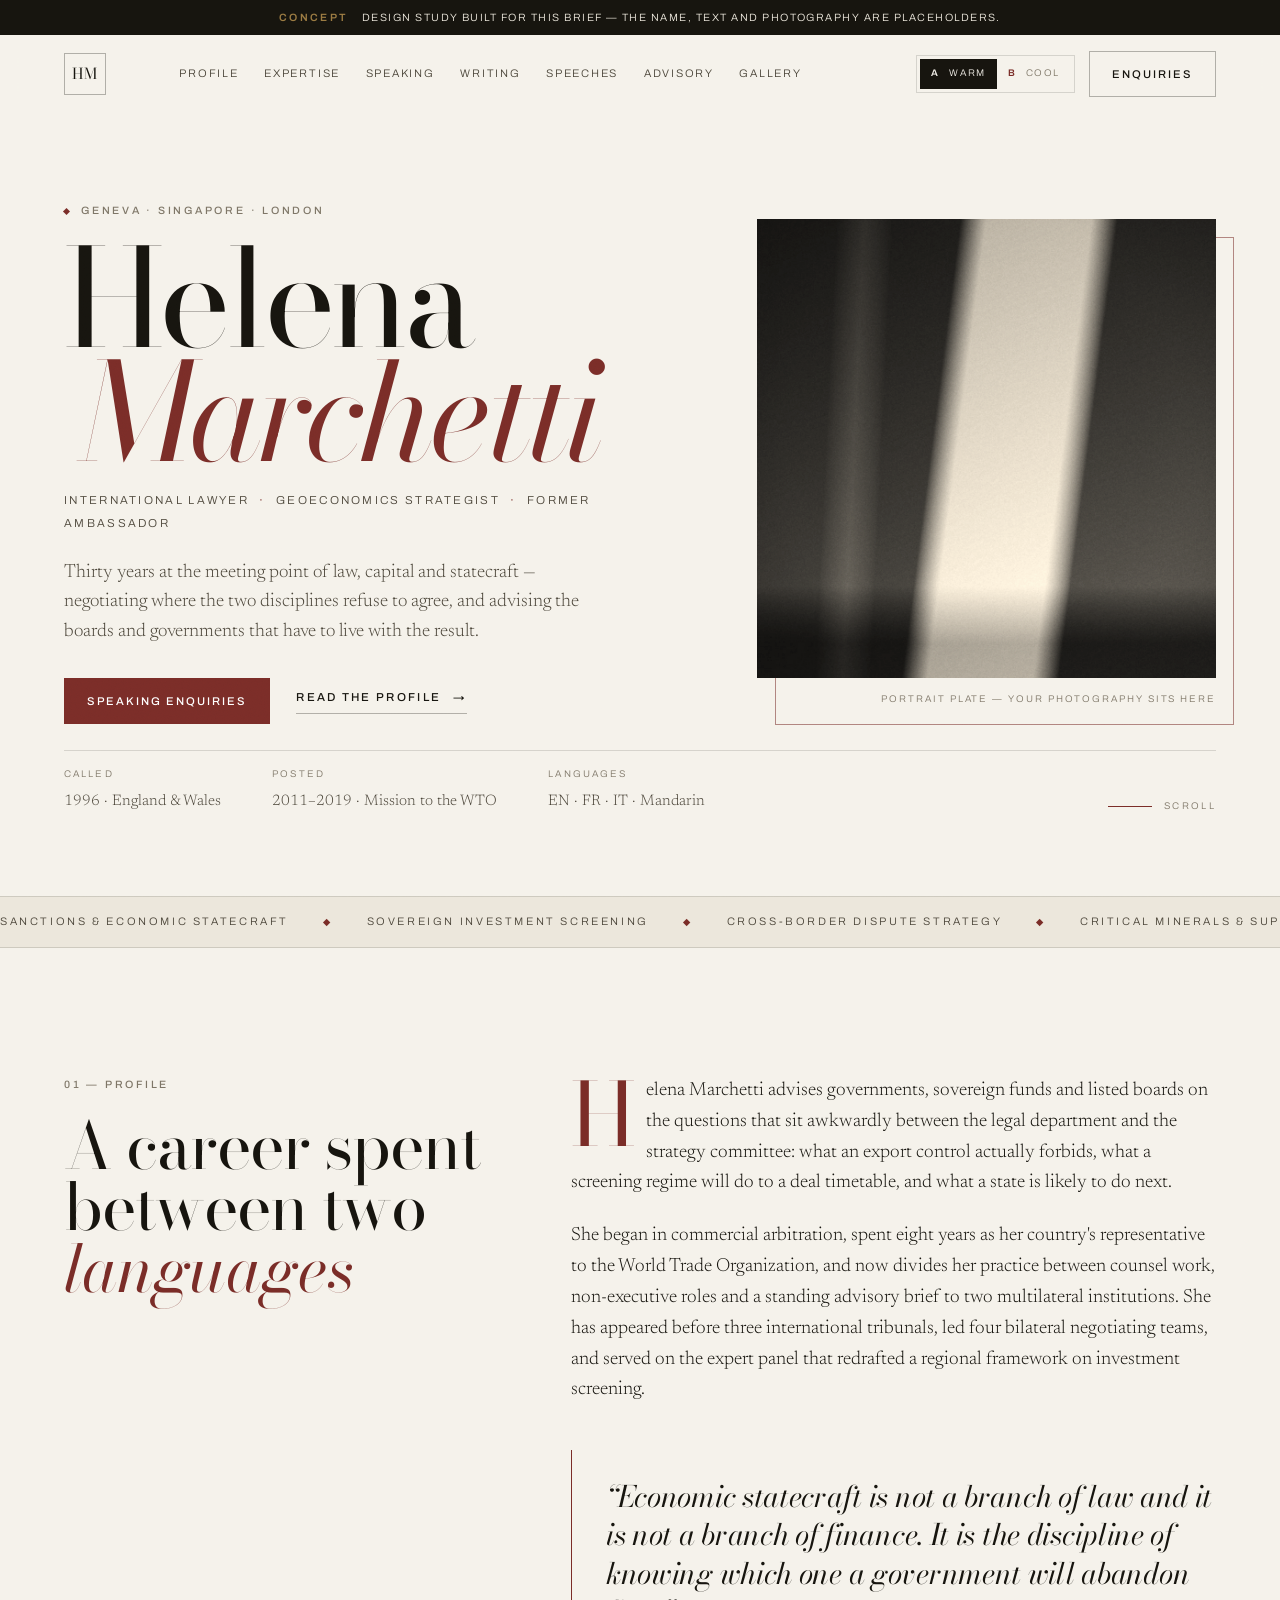
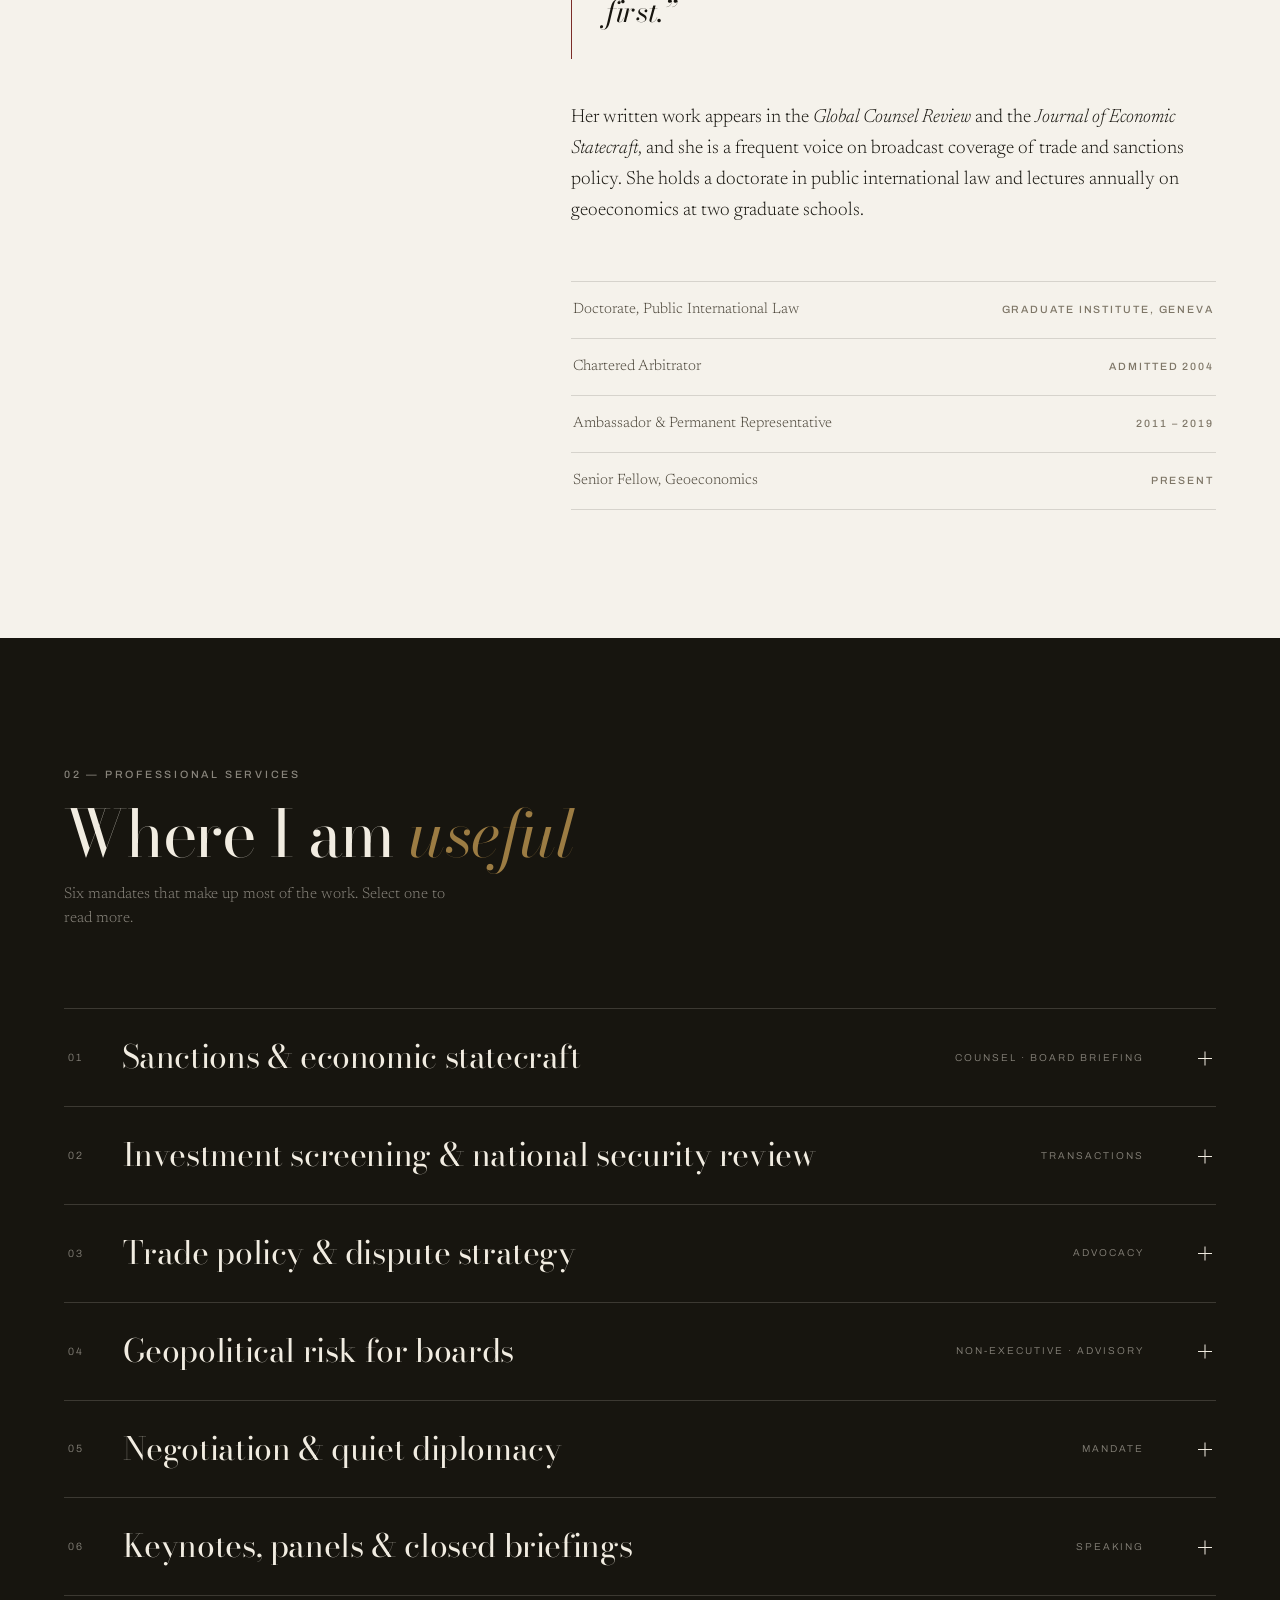
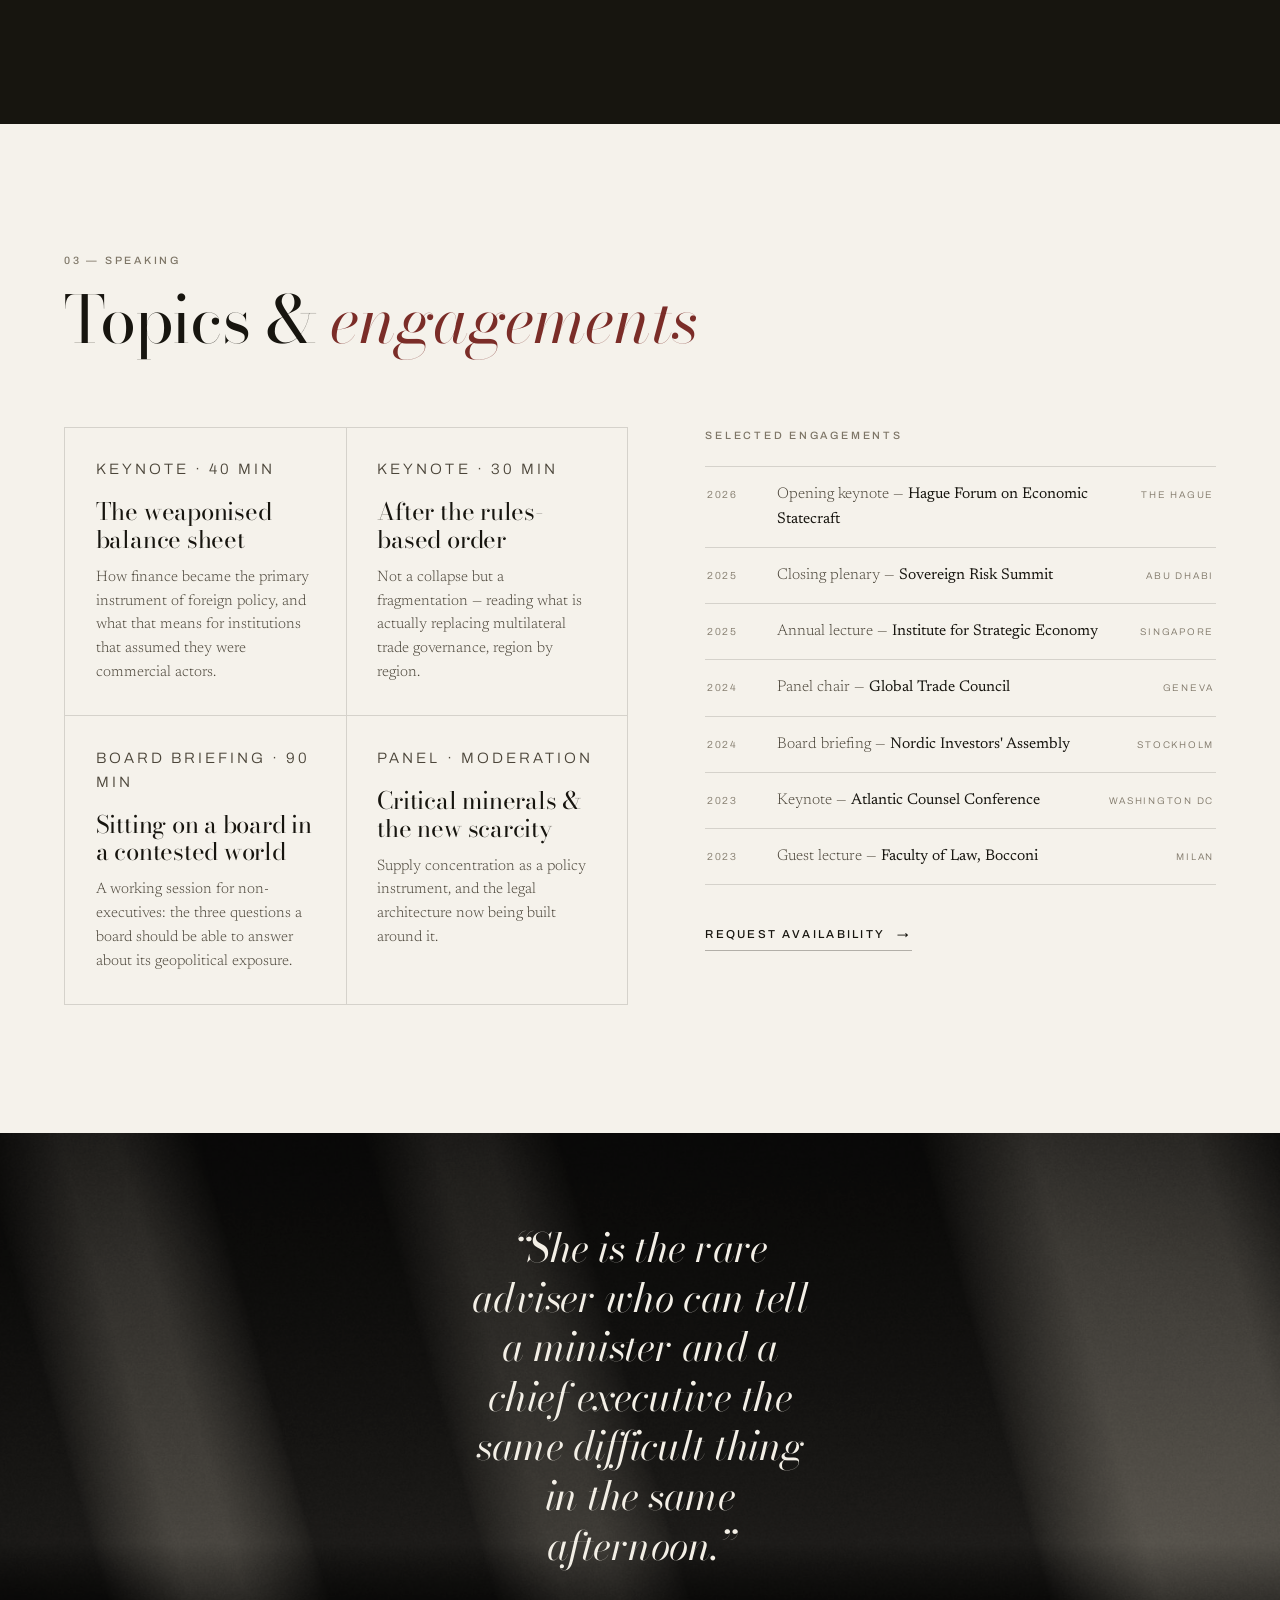
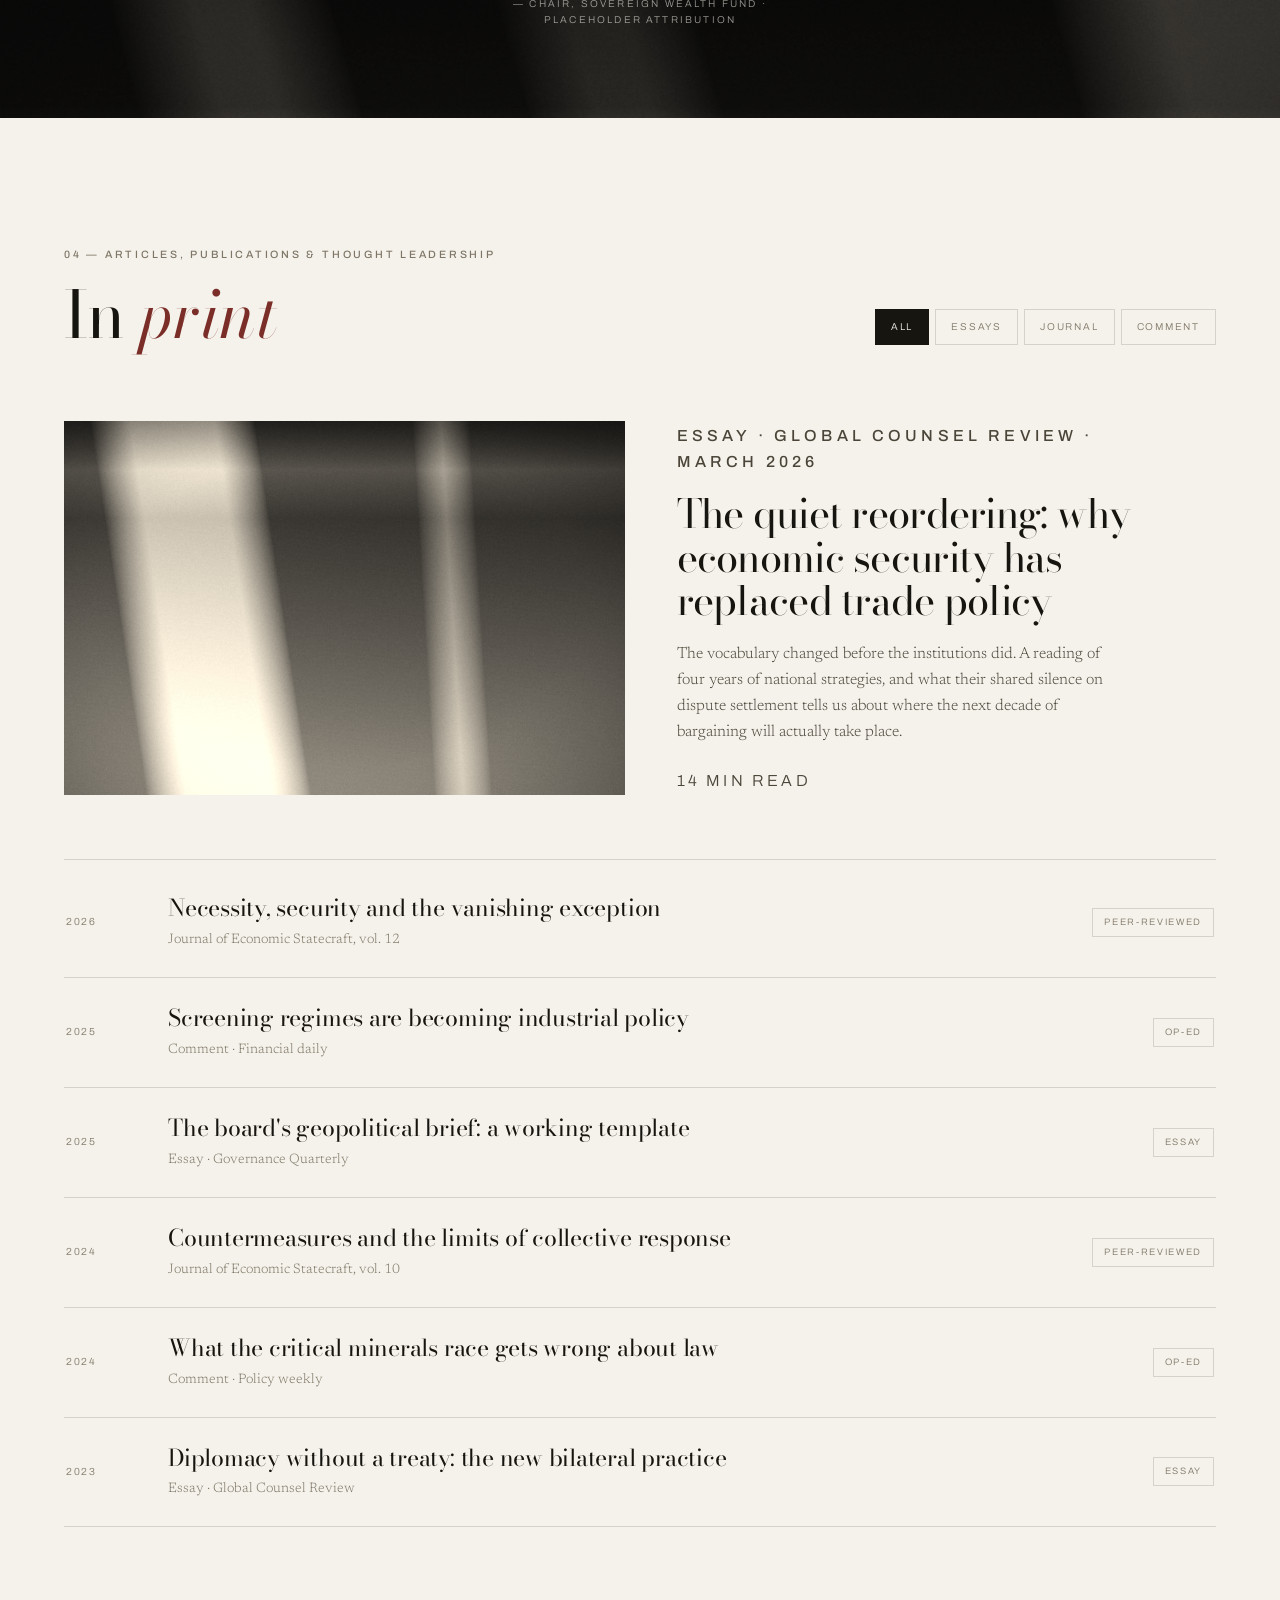
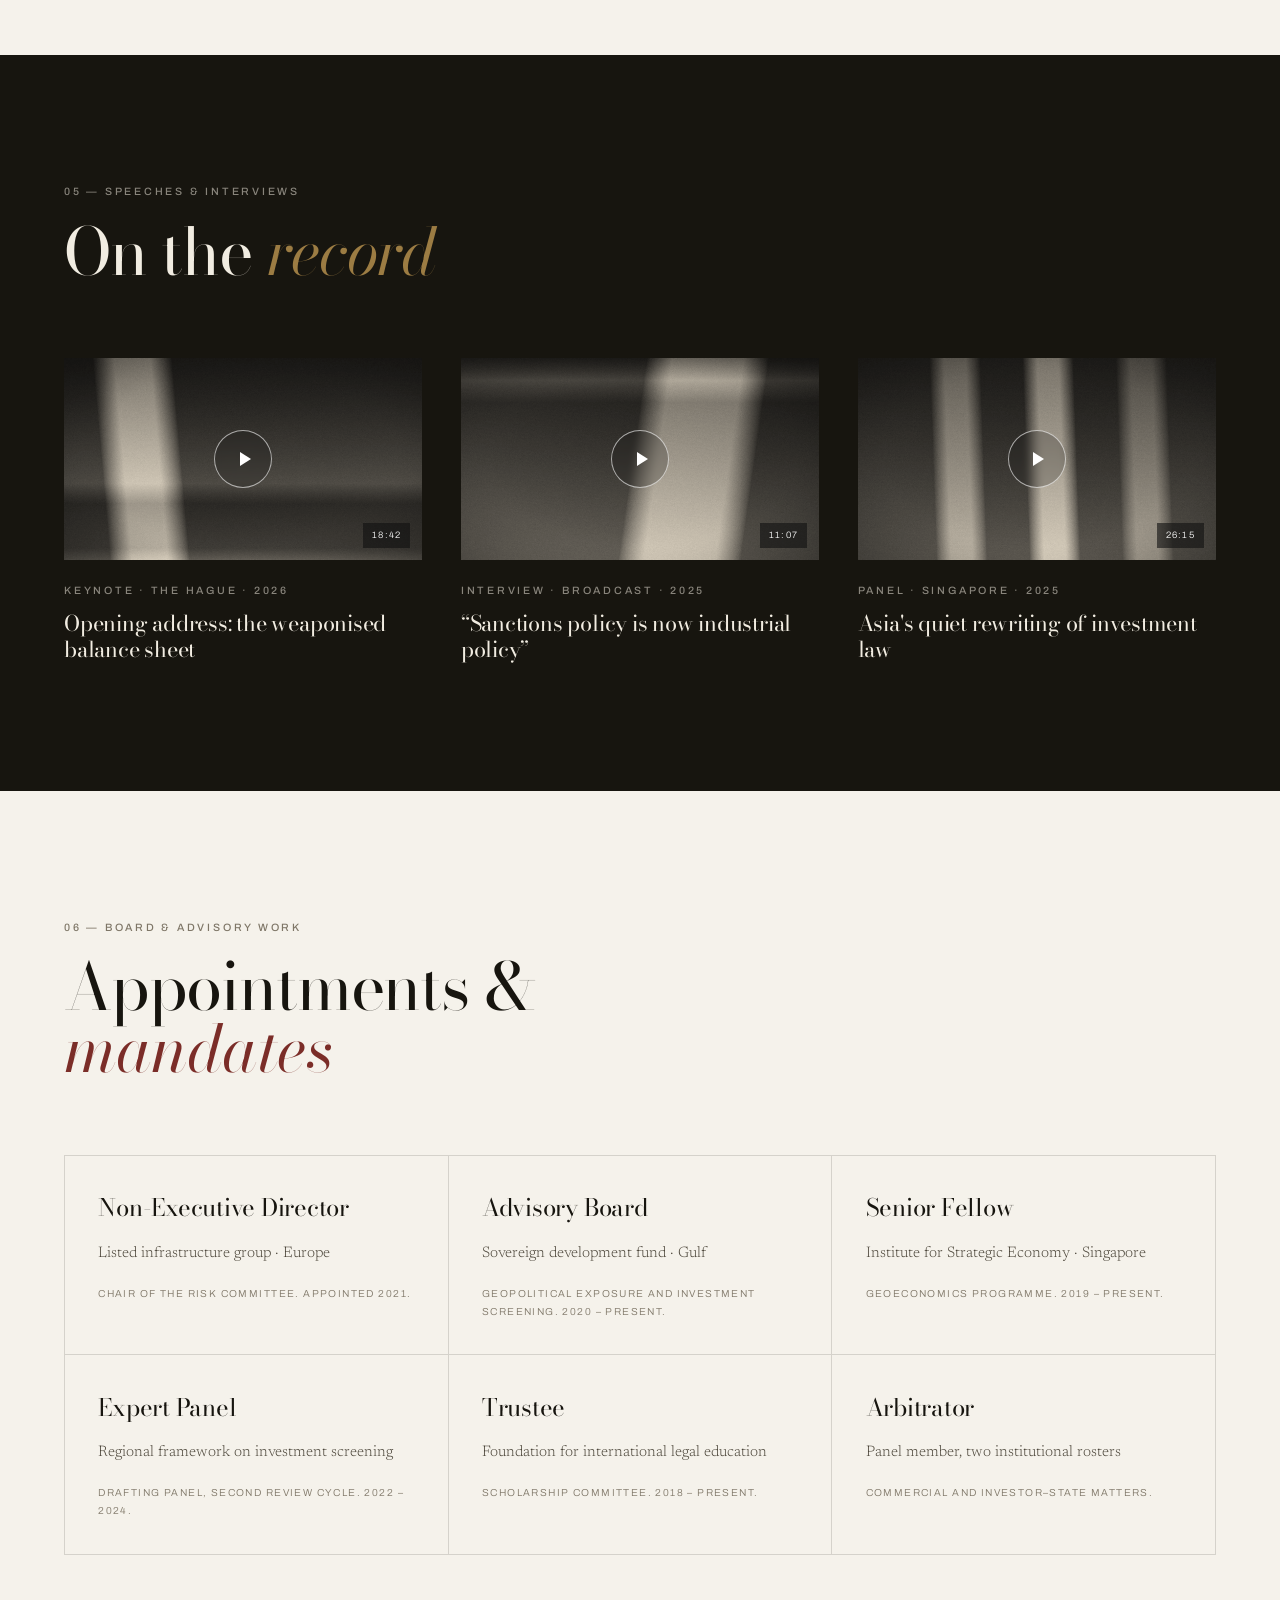
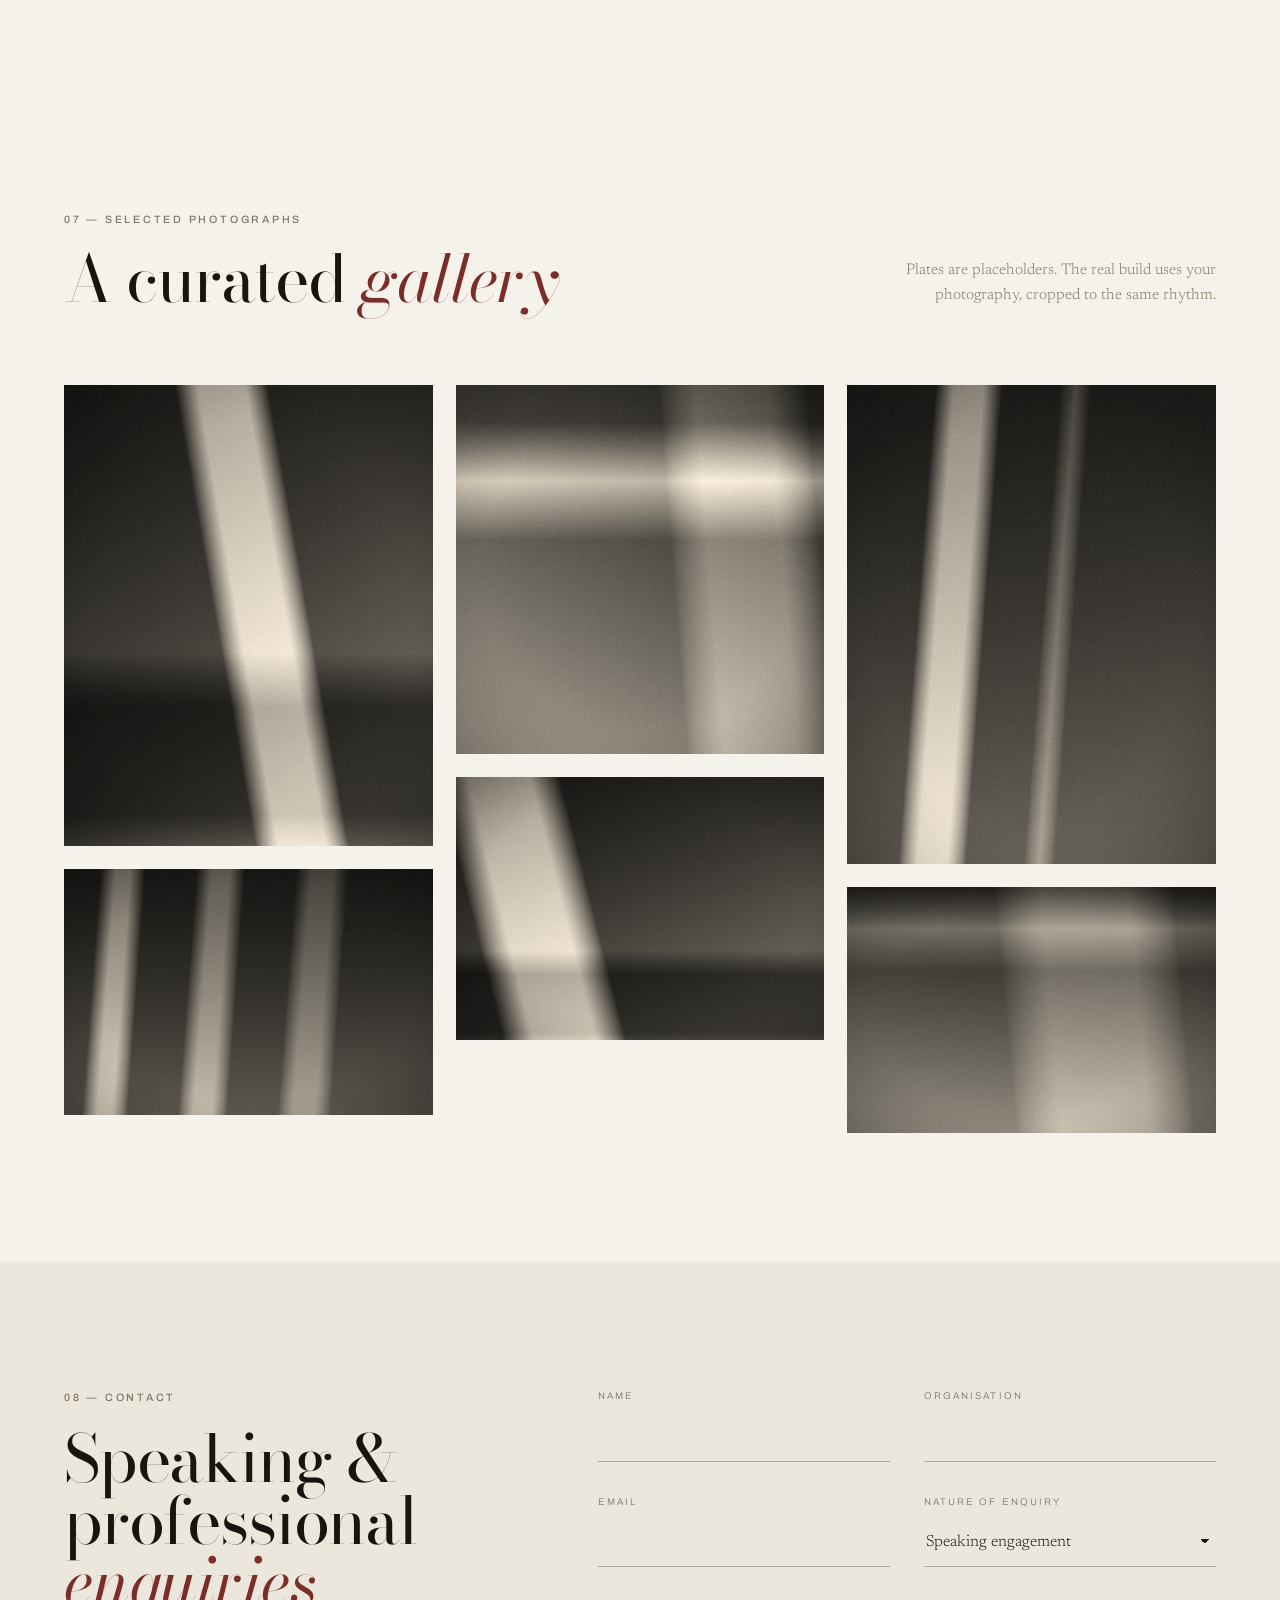
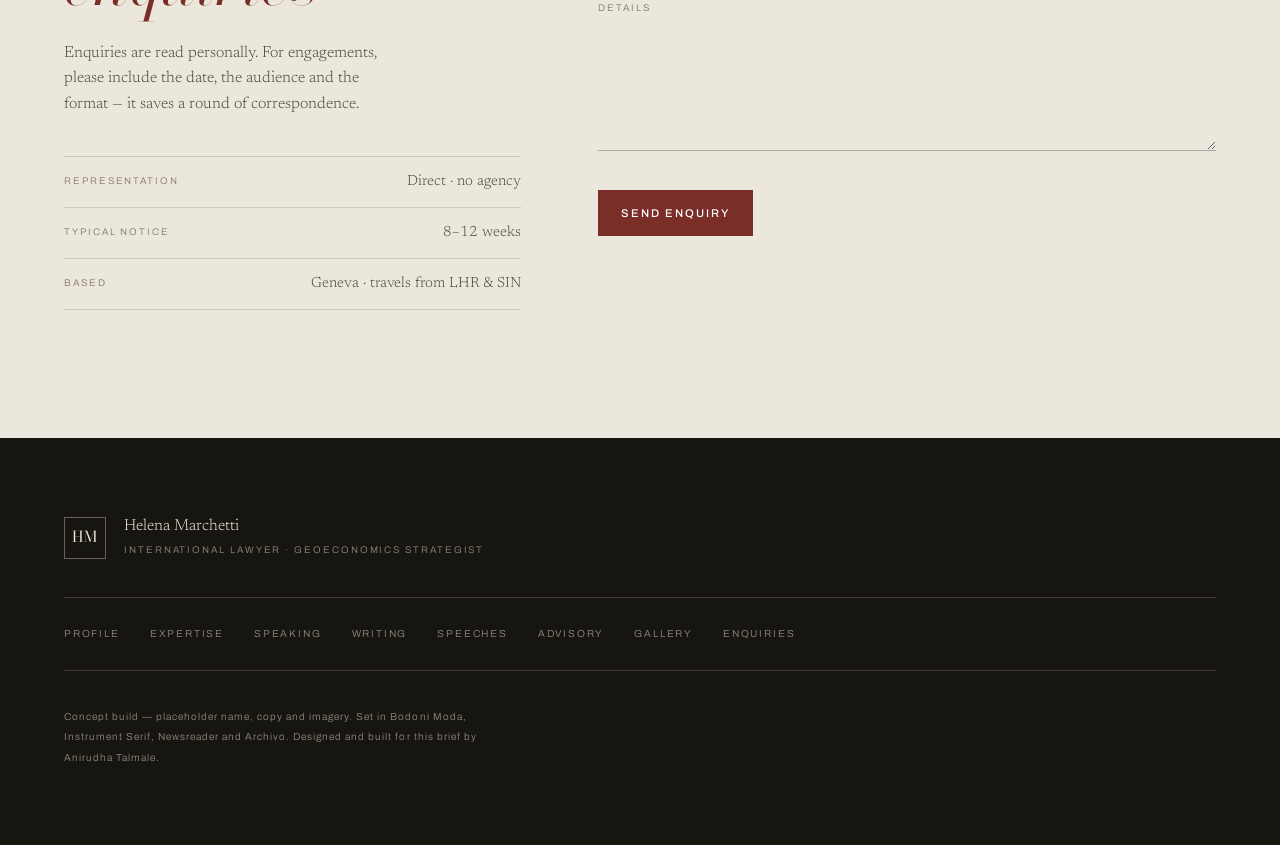
==== index.html @ 7440f7c7 "Concept build: personal site for a senior executive / international lawyer Two design directions (wa" ====
<!DOCTYPE html>
<html lang="en" data-direction="chancery">
<head>
<meta charset="utf-8">
<meta name="viewport" content="width=device-width, initial-scale=1">
<title>Helena Marchetti — Concept build for a senior executive & diplomat</title>
<meta name="description" content="Design concept for a personal website for a senior executive, international lawyer, geoeconomics strategist and former diplomat. Placeholder name, copy and imagery.">
<meta name="robots" content="noindex">
<link rel="preconnect" href="https://fonts.googleapis.com">
<link rel="preconnect" href="https://fonts.gstatic.com" crossorigin>
<link href="https://fonts.googleapis.com/css2?family=Archivo:wght@400;500;600&family=Bodoni+Moda:ital,opsz,wght@0,6..96,400;0,6..96,500;1,6..96,400&family=Instrument+Serif:ital@0;1&family=Newsreader:ital,opsz,wght@0,6..72,200;0,6..72,300;0,6..72,400;1,6..72,300&display=swap" rel="stylesheet">
<link rel="stylesheet" href="styles.css">
<link rel="icon" href="data:image/svg+xml,<svg xmlns='http://www.w3.org/2000/svg' viewBox='0 0 100 100'><rect width='100' height='100' fill='%2316140f'/><text x='50' y='69' font-family='Georgia,serif' font-size='56' fill='%23f4f1ea' text-anchor='middle'>M</text></svg>">
<script>document.documentElement.classList.add('js');
try{var d=localStorage.getItem('hm-direction');if(d){document.documentElement.setAttribute('data-direction',d);}}catch(e){}</script>
</head>
<body>

<p class="concept-ribbon">
  <span class="concept-ribbon__tag">Concept</span>
  Design study built for this brief — the name, text and photography are placeholders.
</p>

<a class="skip" href="#profile">Skip to content</a>

<header class="masthead" id="masthead">
  <a class="monogram" href="#top" aria-label="Home">
    <span>HM</span>
  </a>

  <nav class="masthead__nav" aria-label="Primary">
    <a href="#profile">Profile</a>
    <a href="#expertise">Expertise</a>
    <a href="#speaking">Speaking</a>
    <a href="#writing">Writing</a>
    <a href="#media">Speeches</a>
    <a href="#advisory">Advisory</a>
    <a href="#gallery">Gallery</a>
  </nav>

  <div class="masthead__actions">
    <div class="dirswitch" role="group" aria-label="Design direction">
      <button type="button" data-dir="chancery" aria-pressed="true"><span>A</span> Warm</button>
      <button type="button" data-dir="chancellery" aria-pressed="false"><span>B</span> Cool</button>
    </div>
    <a class="btn" href="#enquiries">Enquiries</a>
    <button class="burger" type="button" aria-expanded="false" aria-controls="drawer" aria-label="Menu">
      <span></span><span></span>
    </button>
  </div>
</header>

<div class="drawer" id="drawer" hidden>
  <nav aria-label="Mobile">
    <a href="#profile"><i>01</i> Profile</a>
    <a href="#expertise"><i>02</i> Expertise</a>
    <a href="#speaking"><i>03</i> Speaking</a>
    <a href="#writing"><i>04</i> Writing</a>
    <a href="#media"><i>05</i> Speeches &amp; interviews</a>
    <a href="#advisory"><i>06</i> Boards &amp; advisory</a>
    <a href="#gallery"><i>07</i> Gallery</a>
    <a href="#enquiries"><i>08</i> Enquiries</a>
  </nav>
</div>

<div class="railmark" aria-hidden="true"><span id="railmark-text">Profile</span></div>

<main id="top">

  <!-- ─────────────────────────────  HERO  ───────────────────────────── -->
  <section class="hero">
    <div class="hero__inner">
      <div class="hero__text reveal">
        <p class="eyebrow eyebrow--dot">Geneva · Singapore · London</p>
        <h1 class="hero__name">
          <span class="ln">Helena</span>
          <span class="ln"><em>Marchetti</em></span>
        </h1>
        <p class="hero__roles">
          International lawyer <b>·</b> Geoeconomics strategist <b>·</b> Former Ambassador
        </p>
        <p class="hero__lede">
          Thirty years at the meeting point of law, capital and statecraft — negotiating
          where the two disciplines refuse to agree, and advising the boards and
          governments that have to live with the result.
        </p>
        <div class="hero__cta">
          <a class="btn btn--solid" href="#enquiries">Speaking enquiries</a>
          <a class="link-arrow" href="#profile">Read the profile</a>
        </div>
      </div>

      <figure class="hero__plate reveal reveal--slow">
        <img src="img/portrait.jpg" alt="" width="1000" height="1250" fetchpriority="high">
        <figcaption>Portrait plate — your photography sits here</figcaption>
      </figure>
    </div>

    <div class="hero__foot">
      <dl class="hero__facts">
        <div><dt>Called</dt><dd>1996 · England &amp; Wales</dd></div>
        <div><dt>Posted</dt><dd>2011–2019 · Mission to the WTO</dd></div>
        <div><dt>Languages</dt><dd>EN · FR · IT · Mandarin</dd></div>
      </dl>
      <span class="scrollcue"><i></i>Scroll</span>
    </div>
  </section>

  <!-- ─────────────────────────────  TICKER  ───────────────────────────── -->
  <div class="ticker" aria-hidden="true">
    <div class="ticker__track">
      <span>Sanctions &amp; economic statecraft</span><b>◆</b>
      <span>Sovereign investment screening</span><b>◆</b>
      <span>Cross-border dispute strategy</span><b>◆</b>
      <span>Critical minerals &amp; supply chains</span><b>◆</b>
      <span>Board counsel on geopolitical risk</span><b>◆</b>
      <span>Trade policy &amp; WTO practice</span><b>◆</b>
      <span>Sanctions &amp; economic statecraft</span><b>◆</b>
      <span>Sovereign investment screening</span><b>◆</b>
      <span>Cross-border dispute strategy</span><b>◆</b>
      <span>Critical minerals &amp; supply chains</span><b>◆</b>
      <span>Board counsel on geopolitical risk</span><b>◆</b>
      <span>Trade policy &amp; WTO practice</span><b>◆</b>
    </div>
  </div>

  <!-- ─────────────────────────────  PROFILE  ───────────────────────────── -->
  <section class="section section--profile" id="profile" data-rail="Profile">
    <div class="wrap">
      <div class="colset">
        <div class="colset__label">
          <p class="eyebrow">01 — Profile</p>
          <h2 class="section__title">A career spent<br>between two<br><em>languages</em></h2>
        </div>

        <div class="colset__body">
          <div class="prose reveal">
            <p class="dropcap">Helena Marchetti advises governments, sovereign funds and listed boards
            on the questions that sit awkwardly between the legal department and the strategy
            committee: what an export control actually forbids, what a screening regime will do to a
            deal timetable, and what a state is likely to do next.</p>

            <p>She began in commercial arbitration, spent eight years as her country's representative
            to the World Trade Organization, and now divides her practice between counsel work,
            non-executive roles and a standing advisory brief to two multilateral institutions. She has
            appeared before three international tribunals, led four bilateral negotiating teams, and
            served on the expert panel that redrafted a regional framework on investment screening.</p>

            <blockquote class="pullquote">
              <p>“Economic statecraft is not a branch of law and it is not a branch of finance.
              It is the discipline of knowing which one a government will abandon first.”</p>
            </blockquote>

            <p>Her written work appears in the <i>Global Counsel Review</i> and the
            <i>Journal of Economic Statecraft</i>, and she is a frequent voice on broadcast
            coverage of trade and sanctions policy. She holds a doctorate in public international
            law and lectures annually on geoeconomics at two graduate schools.</p>
          </div>

          <ul class="ledger reveal">
            <li><span>Doctorate, Public International Law</span><b>Graduate Institute, Geneva</b></li>
            <li><span>Chartered Arbitrator</span><b>Admitted 2004</b></li>
            <li><span>Ambassador &amp; Permanent Representative</span><b>2011 – 2019</b></li>
            <li><span>Senior Fellow, Geoeconomics</span><b>Present</b></li>
          </ul>
        </div>
      </div>
    </div>
  </section>

  <!-- ─────────────────────────────  EXPERTISE  ───────────────────────────── -->
  <section class="section section--dark" id="expertise" data-rail="Expertise">
    <div class="wrap">
      <header class="section__head">
        <p class="eyebrow">02 — Professional services</p>
        <h2 class="section__title section__title--wide">Where I am <em>useful</em></h2>
        <p class="section__note">Six mandates that make up most of the work. Select one to read more.</p>
      </header>

      <ol class="index">
        <li class="index__row">
          <button type="button" class="index__head" aria-expanded="false">
            <i class="index__num">01</i>
            <h3>Sanctions &amp; economic statecraft</h3>
            <span class="index__meta">Counsel · Board briefing</span>
            <span class="index__plus" aria-hidden="true"></span>
          </button>
          <div class="index__body"><p>Interpretation and contingency planning around unilateral and
          multilateral measures: licensing strategy, counterparty exposure, divestment sequencing, and
          the board paper that explains the decision to people who will read it two years later.</p></div>
        </li>
        <li class="index__row">
          <button type="button" class="index__head" aria-expanded="false">
            <i class="index__num">02</i>
            <h3>Investment screening &amp; national security review</h3>
            <span class="index__meta">Transactions</span>
            <span class="index__plus" aria-hidden="true"></span>
          </button>
          <div class="index__body"><p>Pre-signing assessment across screening regimes, mitigation
          undertakings, and direct engagement with reviewing authorities. Most of the value is created
          before the term sheet, not after the filing.</p></div>
        </li>
        <li class="index__row">
          <button type="button" class="index__head" aria-expanded="false">
            <i class="index__num">03</i>
            <h3>Trade policy &amp; dispute strategy</h3>
            <span class="index__meta">Advocacy</span>
            <span class="index__plus" aria-hidden="true"></span>
          </button>
          <div class="index__body"><p>Tariff and subsidy exposure, safeguard proceedings, and the
          strategic question of whether a dispute is worth winning. Includes advocacy before
          international tribunals and appearances as an expert on public international law.</p></div>
        </li>
        <li class="index__row">
          <button type="button" class="index__head" aria-expanded="false">
            <i class="index__num">04</i>
            <h3>Geopolitical risk for boards</h3>
            <span class="index__meta">Non-executive · Advisory</span>
            <span class="index__plus" aria-hidden="true"></span>
          </button>
          <div class="index__body"><p>Standing counsel to boards and investment committees:
          scenario work, country entry and exit, and the discipline of separating a headline from a
          change in policy. Delivered as a retained brief rather than a report.</p></div>
        </li>
        <li class="index__row">
          <button type="button" class="index__head" aria-expanded="false">
            <i class="index__num">05</i>
            <h3>Negotiation &amp; quiet diplomacy</h3>
            <span class="index__meta">Mandate</span>
            <span class="index__plus" aria-hidden="true"></span>
          </button>
          <div class="index__body"><p>Confidential mandates where an institution needs a channel it
          does not formally own — bilateral talks, consortium formation, and the resolution of matters
          that would be damaged by becoming public.</p></div>
        </li>
        <li class="index__row">
          <button type="button" class="index__head" aria-expanded="false">
            <i class="index__num">06</i>
            <h3>Keynotes, panels &amp; closed briefings</h3>
            <span class="index__meta">Speaking</span>
            <span class="index__plus" aria-hidden="true"></span>
          </button>
          <div class="index__body"><p>Conference keynotes, moderated panels, and off-the-record
          briefings for boards, investor groups and public officials. Topics and past engagements are
          listed below.</p></div>
        </li>
      </ol>
    </div>
  </section>

  <!-- ─────────────────────────────  SPEAKING  ───────────────────────────── -->
  <section class="section" id="speaking" data-rail="Speaking">
    <div class="wrap">
      <header class="section__head">
        <p class="eyebrow">03 — Speaking</p>
        <h2 class="section__title section__title--wide">Topics &amp; <em>engagements</em></h2>
      </header>

      <div class="speak">
        <div class="speak__topics">
          <article class="topic reveal">
            <p class="topic__kicker">Keynote · 40 min</p>
            <h3>The weaponised balance sheet</h3>
            <p>How finance became the primary instrument of foreign policy, and what that means
            for institutions that assumed they were commercial actors.</p>
          </article>
          <article class="topic reveal">
            <p class="topic__kicker">Keynote · 30 min</p>
            <h3>After the rules-based order</h3>
            <p>Not a collapse but a fragmentation — reading what is actually replacing multilateral
            trade governance, region by region.</p>
          </article>
          <article class="topic reveal">
            <p class="topic__kicker">Board briefing · 90 min</p>
            <h3>Sitting on a board in a contested world</h3>
            <p>A working session for non-executives: the three questions a board should be able to
            answer about its geopolitical exposure.</p>
          </article>
          <article class="topic reveal">
            <p class="topic__kicker">Panel · Moderation</p>
            <h3>Critical minerals &amp; the new scarcity</h3>
            <p>Supply concentration as a policy instrument, and the legal architecture now being
            built around it.</p>
          </article>
        </div>

        <div class="speak__log">
          <p class="eyebrow">Selected engagements</p>
          <ul class="engagements">
            <li><i>2026</i><span>Opening keynote — <b>Hague Forum on Economic Statecraft</b></span><em>The Hague</em></li>
            <li><i>2025</i><span>Closing plenary — <b>Sovereign Risk Summit</b></span><em>Abu Dhabi</em></li>
            <li><i>2025</i><span>Annual lecture — <b>Institute for Strategic Economy</b></span><em>Singapore</em></li>
            <li><i>2024</i><span>Panel chair — <b>Global Trade Council</b></span><em>Geneva</em></li>
            <li><i>2024</i><span>Board briefing — <b>Nordic Investors' Assembly</b></span><em>Stockholm</em></li>
            <li><i>2023</i><span>Keynote — <b>Atlantic Counsel Conference</b></span><em>Washington DC</em></li>
            <li><i>2023</i><span>Guest lecture — <b>Faculty of Law, Bocconi</b></span><em>Milan</em></li>
          </ul>
          <a class="link-arrow" href="#enquiries">Request availability</a>
        </div>
      </div>
    </div>
  </section>

  <!-- ─────────────────────────────  INTERLUDE  ───────────────────────────── -->
  <section class="interlude" aria-label="Quotation">
    <img src="img/interlude.jpg" alt="" width="1800" height="760" loading="lazy">
    <blockquote>
      <p>“She is the rare adviser who can tell a minister and a chief executive
      the same difficult thing in the same afternoon.”</p>
      <cite>— Chair, sovereign wealth fund · placeholder attribution</cite>
    </blockquote>
  </section>

  <!-- ─────────────────────────────  WRITING  ───────────────────────────── -->
  <section class="section" id="writing" data-rail="Writing">
    <div class="wrap">
      <header class="section__head section__head--split">
        <div>
          <p class="eyebrow">04 — Articles, publications &amp; thought leadership</p>
          <h2 class="section__title section__title--wide">In <em>print</em></h2>
        </div>
        <div class="filters" role="group" aria-label="Filter writing">
          <button type="button" class="is-on" data-filter="all">All</button>
          <button type="button" data-filter="essay">Essays</button>
          <button type="button" data-filter="journal">Journal</button>
          <button type="button" data-filter="comment">Comment</button>
        </div>
      </header>

      <article class="feature reveal" data-cat="essay">
        <a class="feature__img" href="#writing" aria-hidden="true" tabindex="-1">
          <img src="img/feature.jpg" alt="" width="1600" height="1060" loading="lazy">
        </a>
        <div class="feature__text">
          <p class="eyebrow">Essay · Global Counsel Review · March 2026</p>
          <h3><a href="#writing">The quiet reordering: why economic security has replaced trade policy</a></h3>
          <p>The vocabulary changed before the institutions did. A reading of four years of
          national strategies, and what their shared silence on dispute settlement tells us
          about where the next decade of bargaining will actually take place.</p>
          <p class="feature__meta">14 min read</p>
        </div>
      </article>

      <ul class="writing-list">
        <li data-cat="journal">
          <i>2026</i>
          <div><h4><a href="#writing">Necessity, security and the vanishing exception</a></h4>
          <p>Journal of Economic Statecraft, vol. 12</p></div>
          <span>Peer-reviewed</span>
        </li>
        <li data-cat="comment">
          <i>2025</i>
          <div><h4><a href="#writing">Screening regimes are becoming industrial policy</a></h4>
          <p>Comment · Financial daily</p></div>
          <span>Op-ed</span>
        </li>
        <li data-cat="essay">
          <i>2025</i>
          <div><h4><a href="#writing">The board's geopolitical brief: a working template</a></h4>
          <p>Essay · Governance Quarterly</p></div>
          <span>Essay</span>
        </li>
        <li data-cat="journal">
          <i>2024</i>
          <div><h4><a href="#writing">Countermeasures and the limits of collective response</a></h4>
          <p>Journal of Economic Statecraft, vol. 10</p></div>
          <span>Peer-reviewed</span>
        </li>
        <li data-cat="comment">
          <i>2024</i>
          <div><h4><a href="#writing">What the critical minerals race gets wrong about law</a></h4>
          <p>Comment · Policy weekly</p></div>
          <span>Op-ed</span>
        </li>
        <li data-cat="essay">
          <i>2023</i>
          <div><h4><a href="#writing">Diplomacy without a treaty: the new bilateral practice</a></h4>
          <p>Essay · Global Counsel Review</p></div>
          <span>Essay</span>
        </li>
      </ul>
    </div>
  </section>

  <!-- ─────────────────────────────  MEDIA  ───────────────────────────── -->
  <section class="section section--dark" id="media" data-rail="Speeches">
    <div class="wrap">
      <header class="section__head">
        <p class="eyebrow">05 — Speeches &amp; interviews</p>
        <h2 class="section__title section__title--wide">On the <em>record</em></h2>
      </header>

      <div class="media-grid">
        <article class="mcard reveal">
          <a href="#media" class="mcard__img">
            <img src="img/media-01.jpg" alt="" width="1400" height="790" loading="lazy">
            <span class="mcard__play" aria-hidden="true"></span>
            <span class="mcard__dur">18:42</span>
          </a>
          <p class="eyebrow">Keynote · The Hague · 2026</p>
          <h3><a href="#media">Opening address: the weaponised balance sheet</a></h3>
        </article>
        <article class="mcard reveal">
          <a href="#media" class="mcard__img">
            <img src="img/media-02.jpg" alt="" width="1400" height="790" loading="lazy">
            <span class="mcard__play" aria-hidden="true"></span>
            <span class="mcard__dur">11:07</span>
          </a>
          <p class="eyebrow">Interview · Broadcast · 2025</p>
          <h3><a href="#media">“Sanctions policy is now industrial policy”</a></h3>
        </article>
        <article class="mcard reveal">
          <a href="#media" class="mcard__img">
            <img src="img/media-03.jpg" alt="" width="1400" height="790" loading="lazy">
            <span class="mcard__play" aria-hidden="true"></span>
            <span class="mcard__dur">26:15</span>
          </a>
          <p class="eyebrow">Panel · Singapore · 2025</p>
          <h3><a href="#media">Asia's quiet rewriting of investment law</a></h3>
        </article>
      </div>
    </div>
  </section>

  <!-- ─────────────────────────────  ADVISORY  ───────────────────────────── -->
  <section class="section" id="advisory" data-rail="Advisory">
    <div class="wrap">
      <header class="section__head">
        <p class="eyebrow">06 — Board &amp; advisory work</p>
        <h2 class="section__title section__title--wide">Appointments &amp; <em>mandates</em></h2>
      </header>

      <div class="boards">
        <article class="board reveal">
          <h3>Non-Executive Director</h3>
          <p class="board__org">Listed infrastructure group · Europe</p>
          <p class="board__note">Chair of the risk committee. Appointed 2021.</p>
        </article>
        <article class="board reveal">
          <h3>Advisory Board</h3>
          <p class="board__org">Sovereign development fund · Gulf</p>
          <p class="board__note">Geopolitical exposure and investment screening. 2020 – present.</p>
        </article>
        <article class="board reveal">
          <h3>Senior Fellow</h3>
          <p class="board__org">Institute for Strategic Economy · Singapore</p>
          <p class="board__note">Geoeconomics programme. 2019 – present.</p>
        </article>
        <article class="board reveal">
          <h3>Expert Panel</h3>
          <p class="board__org">Regional framework on investment screening</p>
          <p class="board__note">Drafting panel, second review cycle. 2022 – 2024.</p>
        </article>
        <article class="board reveal">
          <h3>Trustee</h3>
          <p class="board__org">Foundation for international legal education</p>
          <p class="board__note">Scholarship committee. 2018 – present.</p>
        </article>
        <article class="board reveal">
          <h3>Arbitrator</h3>
          <p class="board__org">Panel member, two institutional rosters</p>
          <p class="board__note">Commercial and investor–state matters.</p>
        </article>
      </div>
    </div>
  </section>

  <!-- ─────────────────────────────  GALLERY  ───────────────────────────── -->
  <section class="section section--gallery" id="gallery" data-rail="Gallery">
    <div class="wrap">
      <header class="section__head section__head--split">
        <div>
          <p class="eyebrow">07 — Selected photographs</p>
          <h2 class="section__title section__title--wide">A curated <em>gallery</em></h2>
        </div>
        <p class="section__note section__note--right">Plates are placeholders. The real build uses
        your photography, cropped to the same rhythm.</p>
      </header>

      <div class="mosaic">
        <figure class="mosaic__item mosaic__item--tall reveal">
          <img src="img/gallery-01.jpg" alt="Placeholder plate 1" width="1200" height="1500" loading="lazy">
          <figcaption><span>Delegation room, Geneva</span><i>2024</i></figcaption>
        </figure>
        <figure class="mosaic__item reveal">
          <img src="img/gallery-02.jpg" alt="Placeholder plate 2" width="1500" height="1000" loading="lazy">
          <figcaption><span>Plenary floor</span><i>2025</i></figcaption>
        </figure>
        <figure class="mosaic__item reveal">
          <img src="img/gallery-03.jpg" alt="Placeholder plate 3" width="1200" height="1200" loading="lazy">
          <figcaption><span>Portrait sitting</span><i>2023</i></figcaption>
        </figure>
        <figure class="mosaic__item mosaic__item--wide reveal">
          <img src="img/gallery-04.jpg" alt="Placeholder plate 4" width="1400" height="1000" loading="lazy">
          <figcaption><span>Bilateral talks</span><i>2022</i></figcaption>
        </figure>
        <figure class="mosaic__item mosaic__item--tall reveal">
          <img src="img/gallery-05.jpg" alt="Placeholder plate 5" width="1000" height="1300" loading="lazy">
          <figcaption><span>Keynote, Abu Dhabi</span><i>2025</i></figcaption>
        </figure>
        <figure class="mosaic__item reveal">
          <img src="img/gallery-06.jpg" alt="Placeholder plate 6" width="1500" height="1000" loading="lazy">
          <figcaption><span>Chamber, The Hague</span><i>2026</i></figcaption>
        </figure>
      </div>
    </div>
  </section>

  <!-- ─────────────────────────────  ENQUIRIES  ───────────────────────────── -->
  <section class="section section--enquiries" id="enquiries" data-rail="Enquiries">
    <div class="wrap">
      <div class="enq">
        <div class="enq__aside">
          <p class="eyebrow">08 — Contact</p>
          <h2 class="section__title">Speaking &amp;<br>professional<br><em>enquiries</em></h2>
          <p class="enq__note">Enquiries are read personally. For engagements, please include the
          date, the audience and the format — it saves a round of correspondence.</p>
          <dl class="enq__meta">
            <div><dt>Representation</dt><dd>Direct · no agency</dd></div>
            <div><dt>Typical notice</dt><dd>8–12 weeks</dd></div>
            <div><dt>Based</dt><dd>Geneva · travels from LHR &amp; SIN</dd></div>
          </dl>
        </div>

        <form class="enq__form" novalidate>
          <div class="field">
            <label for="f-name">Name</label>
            <input id="f-name" name="name" type="text" autocomplete="name" required>
          </div>
          <div class="field">
            <label for="f-org">Organisation</label>
            <input id="f-org" name="org" type="text" autocomplete="organization">
          </div>
          <div class="field">
            <label for="f-email">Email</label>
            <input id="f-email" name="email" type="email" autocomplete="email" required>
          </div>
          <div class="field">
            <label for="f-type">Nature of enquiry</label>
            <select id="f-type" name="type">
              <option>Speaking engagement</option>
              <option>Board or advisory</option>
              <option>Media &amp; interviews</option>
              <option>Professional instruction</option>
              <option>Other</option>
            </select>
          </div>
          <div class="field field--full">
            <label for="f-msg">Details</label>
            <textarea id="f-msg" name="message" rows="4" required></textarea>
          </div>
          <div class="field field--full enq__submit">
            <button class="btn btn--solid" type="submit">Send enquiry</button>
            <p class="enq__status" role="status"></p>
          </div>
        </form>
      </div>
    </div>
  </section>
</main>

<footer class="footer">
  <div class="wrap footer__inner">
    <div class="footer__brand">
      <span class="monogram monogram--static"><span>HM</span></span>
      <p>Helena Marchetti<br><i>International lawyer · Geoeconomics strategist</i></p>
    </div>
    <nav class="footer__nav" aria-label="Footer">
      <a href="#profile">Profile</a><a href="#expertise">Expertise</a><a href="#speaking">Speaking</a>
      <a href="#writing">Writing</a><a href="#media">Speeches</a><a href="#advisory">Advisory</a>
      <a href="#gallery">Gallery</a><a href="#enquiries">Enquiries</a>
    </nav>
    <p class="footer__colophon">
      Concept build — placeholder name, copy and imagery. Set in Bodoni Moda,
      Instrument Serif, Newsreader and Archivo. Designed and built for this brief by Anirudha Talmale.
    </p>
  </div>
</footer>

<div class="lightbox" id="lightbox" hidden>
  <button class="lightbox__close" type="button" aria-label="Close">&times;</button>
  <button class="lightbox__nav lightbox__nav--prev" type="button" aria-label="Previous">&#8249;</button>
  <button class="lightbox__nav lightbox__nav--next" type="button" aria-label="Next">&#8250;</button>
  <figure><img src="" alt=""><figcaption></figcaption></figure>
</div>

<script src="main.js"></script>
</body>
</html>
---- styles.css ----
/* ============================================================================
   Concept build — personal site for a senior executive / international lawyer
   Two design directions share one stylesheet and swap via [data-direction].
   ========================================================================== */

/* ---------- reset ---------- */
*,*::before,*::after{box-sizing:border-box}
html{-webkit-text-size-adjust:100%}
body,h1,h2,h3,h4,p,figure,blockquote,dl,dd,ol,ul{margin:0;padding:0}
ol,ul{list-style:none}
img{display:block;max-width:100%;height:auto}
button,input,select,textarea{font:inherit;color:inherit}
button{background:none;border:0;cursor:pointer}
a{color:inherit;text-decoration:none}
[hidden]{display:none!important}   /* must beat the display rules set on .lightbox / .drawer */

/* ---------- tokens ---------- */
:root{
  --ff-display:'Bodoni Moda',Georgia,serif;
  --ff-body:'Newsreader',Georgia,serif;
  --ff-ui:'Archivo','Helvetica Neue',sans-serif;
  --maxw:1340px;
  --gutter:clamp(20px,5vw,76px);
  --sp:clamp(68px,10vw,150px);
  --ease:cubic-bezier(.22,.61,.36,1);
}

/* Direction A — warm editorial */
[data-direction="chancery"]{
  --bg:#F5F2EB; --bg-2:#ECE7DC;
  --panel:#17150F; --panel-ink:#F1ECE1;
  --ink:#17150F; --ink-2:#4B4539; --muted:#7E7667;
  --rule:rgba(23,21,15,.14); --rule-strong:rgba(23,21,15,.30);
  --accent:#7B2D28; --accent-2:#9C7C43;
  --plate:sepia(.42) contrast(1.02) brightness(1.14) saturate(.8);
  --grain:.045;
}

/* Direction B — cool architectural */
[data-direction="chancellery"]{
  --ff-display:'Instrument Serif',Georgia,serif;
  --bg:#0E1012; --bg-2:#15181B;
  --panel:#F1F0EC; --panel-ink:#13161A;
  --ink:#E9E8E3; --ink-2:#B2B5B4; --muted:#7D8285;
  --rule:rgba(233,232,227,.15); --rule-strong:rgba(233,232,227,.34);
  --accent:#9FB6BF; --accent-2:#C2A97A;
  --plate:grayscale(1) contrast(1.14) brightness(.92);
  --grain:.06;
}
[data-direction="chancellery"] .hero__name{letter-spacing:-.005em;font-weight:400}
[data-direction="chancellery"] .section__title{letter-spacing:-.005em}

html{scroll-behavior:smooth;scroll-padding-top:96px}
body{
  background:var(--bg);color:var(--ink);
  font-family:var(--ff-body);font-weight:300;
  font-size:clamp(1.02rem,.36vw + .96rem,1.19rem);line-height:1.62;
  -webkit-font-smoothing:antialiased;
  transition:background-color .7s var(--ease),color .7s var(--ease);
  overflow-x:hidden;
}
/* paper grain */
body::after{
  content:"";position:fixed;inset:0;z-index:9;pointer-events:none;opacity:var(--grain);
  background-image:url("data:image/svg+xml,%3Csvg xmlns='http://www.w3.org/2000/svg' width='160' height='160'%3E%3Cfilter id='n'%3E%3CfeTurbulence type='fractalNoise' baseFrequency='.85' numOctaves='3'/%3E%3C/filter%3E%3Crect width='160' height='160' filter='url(%23n)'/%3E%3C/svg%3E");
  mix-blend-mode:overlay;
}
::selection{background:var(--accent);color:var(--bg)}

.wrap{max-width:var(--maxw);margin-inline:auto;padding-inline:var(--gutter)}
.skip{position:absolute;left:-9999px}
.skip:focus{left:12px;top:12px;z-index:60;background:var(--ink);color:var(--bg);padding:10px 16px}
:focus-visible{outline:2px solid var(--accent);outline-offset:3px}

/* ---------- shared type ---------- */
.eyebrow{
  font-family:var(--ff-ui);font-weight:500;font-size:.665rem;letter-spacing:.26em;
  text-transform:uppercase;color:var(--muted);
}
.eyebrow--dot::before{content:"";display:inline-block;width:5px;height:5px;margin-right:12px;
  background:var(--accent);vertical-align:middle;transform:rotate(45deg)}
.section__title{
  font-family:var(--ff-display);font-weight:400;line-height:.94;
  font-size:clamp(2.35rem,5.1vw,4.5rem);letter-spacing:-.018em;
}
.section__title em{font-style:italic;color:var(--accent)}
.section__title--wide{max-width:16ch}
.section__note{color:var(--muted);max-width:44ch;font-size:.96rem;margin-top:18px}
.section__note--right{margin-top:0;text-align:right;align-self:end}

.link-arrow{
  font-family:var(--ff-ui);font-size:.72rem;letter-spacing:.2em;text-transform:uppercase;
  font-weight:500;border-bottom:1px solid var(--rule-strong);padding-bottom:6px;
  display:inline-block;transition:border-color .35s,color .35s;
}
.link-arrow::after{content:"→";margin-left:12px;display:inline-block;transition:transform .35s var(--ease)}
.link-arrow:hover{color:var(--accent);border-color:var(--accent)}
.link-arrow:hover::after{transform:translateX(6px)}

.btn{
  font-family:var(--ff-ui);font-size:.7rem;letter-spacing:.18em;text-transform:uppercase;font-weight:500;
  border:1px solid var(--rule-strong);padding:13px 22px;display:inline-block;
  transition:background-color .4s var(--ease),color .4s var(--ease),border-color .4s;
}
.btn:hover{background:var(--ink);color:var(--bg);border-color:var(--ink)}
.btn--solid{background:var(--accent);border-color:var(--accent);color:#fff}
[data-direction="chancellery"] .btn--solid{color:#12151a}
.btn--solid:hover{background:var(--ink);color:var(--bg);border-color:var(--ink)}

/* ---------- concept ribbon ---------- */
.concept-ribbon{
  font-family:var(--ff-ui);font-size:.66rem;letter-spacing:.14em;text-transform:uppercase;
  text-align:center;padding:9px 16px;background:var(--panel);color:var(--panel-ink);
  position:relative;z-index:40;
}
.concept-ribbon__tag{color:var(--accent-2);margin-right:10px;font-weight:600;letter-spacing:.22em}

/* ---------- masthead ---------- */
.masthead{
  position:sticky;top:0;z-index:30;
  display:flex;align-items:center;gap:32px;
  padding:16px var(--gutter);
  background:color-mix(in srgb,var(--bg) 84%,transparent);
  backdrop-filter:blur(14px);-webkit-backdrop-filter:blur(14px);
  border-bottom:1px solid transparent;
  transition:border-color .4s,padding .4s var(--ease),background-color .7s;
}
.masthead.is-stuck{border-bottom-color:var(--rule);padding-block:10px}
.monogram{
  display:grid;place-items:center;width:42px;height:42px;flex:0 0 auto;
  border:1px solid var(--rule-strong);font-family:var(--ff-display);font-size:.95rem;
  letter-spacing:.06em;transition:background-color .4s,color .4s;
}
.monogram:hover{background:var(--ink);color:var(--bg)}
.masthead__nav{display:flex;gap:clamp(14px,2vw,30px);margin-inline:auto}
.masthead__nav a{
  font-family:var(--ff-ui);font-size:.685rem;letter-spacing:.16em;text-transform:uppercase;
  color:var(--ink-2);position:relative;padding-block:4px;transition:color .35s;
}
.masthead__nav a::after{
  content:"";position:absolute;left:0;bottom:0;width:0;height:1px;background:var(--accent);
  transition:width .4s var(--ease);
}
.masthead__nav a:hover,.masthead__nav a.is-current{color:var(--ink)}
.masthead__nav a:hover::after,.masthead__nav a.is-current::after{width:100%}
.masthead__actions{display:flex;align-items:center;gap:14px;margin-left:auto}

.dirswitch{display:flex;border:1px solid var(--rule);padding:3px}
.dirswitch button{
  font-family:var(--ff-ui);font-size:.6rem;letter-spacing:.16em;text-transform:uppercase;
  padding:7px 11px;color:var(--muted);transition:background-color .4s,color .4s;
}
.dirswitch button span{font-weight:600;margin-right:6px;color:var(--accent)}
.dirswitch button[aria-pressed="true"]{background:var(--ink);color:var(--bg)}
.dirswitch button[aria-pressed="true"] span{color:var(--bg)}

.burger{display:none;width:38px;height:38px;border:1px solid var(--rule-strong);padding:0}
.burger span{display:block;width:16px;height:1px;background:var(--ink);margin:4px auto;transition:transform .35s var(--ease),opacity .3s}
.burger[aria-expanded="true"] span:first-child{transform:translateY(2.5px) rotate(45deg)}
.burger[aria-expanded="true"] span:last-child{transform:translateY(-2.5px) rotate(-45deg)}

.drawer{
  position:fixed;inset:0;z-index:35;background:var(--bg);
  padding:120px var(--gutter) 40px;overflow-y:auto;
}
.drawer nav{display:flex;flex-direction:column}
.drawer a{
  font-family:var(--ff-display);font-size:clamp(1.9rem,8vw,2.6rem);line-height:1.5;
  border-bottom:1px solid var(--rule);display:flex;align-items:baseline;gap:18px;
}
.drawer a i{font-family:var(--ff-ui);font-style:normal;font-size:.6rem;letter-spacing:.2em;color:var(--accent)}

/* ---------- rail mark ---------- */
.railmark{
  position:fixed;left:26px;top:50%;z-index:20;transform:translateY(-50%) rotate(180deg);
  writing-mode:vertical-rl;font-family:var(--ff-ui);font-size:.6rem;letter-spacing:.3em;
  text-transform:uppercase;color:var(--muted);pointer-events:none;
  display:flex;align-items:center;gap:16px;
}
.railmark::after{content:"";width:1px;height:70px;background:var(--rule-strong)}
@media (max-width:1400px){.railmark{display:none}}

/* ---------- hero ---------- */
.hero{padding:clamp(28px,4.5vh,72px) var(--gutter) clamp(22px,3vh,48px);
  max-width:var(--maxw);margin-inline:auto;min-height:calc(100svh - 118px);
  display:flex;flex-direction:column;justify-content:center}
.hero__inner{display:grid;grid-template-columns:1.12fr .88fr;gap:clamp(24px,4vw,60px);align-items:center}
.hero__text{position:relative;z-index:2}
.hero__name{
  font-family:var(--ff-display);font-weight:400;
  font-size:clamp(3.5rem,min(12.4vw,19vh),11.5rem);line-height:.84;letter-spacing:-.035em;
  margin:clamp(14px,2.4vh,26px) 0 clamp(14px,2.2vh,22px);
}
.hero__name .ln{display:block;overflow:hidden}
.hero__name em{font-style:italic;padding-left:.12em;color:var(--accent)}
.hero__roles{
  font-family:var(--ff-ui);font-size:clamp(.66rem,.9vw,.76rem);letter-spacing:.2em;
  text-transform:uppercase;color:var(--ink-2);line-height:2;
}
.hero__roles b{color:var(--accent);font-weight:400;margin-inline:6px}
.hero__lede{max-width:46ch;margin-top:clamp(16px,2.6vh,26px);color:var(--ink-2);
  font-size:1.03em;line-height:1.62}
.hero__cta{display:flex;flex-wrap:wrap;align-items:center;gap:26px;margin-top:clamp(20px,3.6vh,38px)}

.hero__plate{position:relative;margin-left:clamp(0px,2vw,26px)}
.hero__plate::before{
  content:"";position:absolute;inset:18px -18px -18px 18px;border:1px solid var(--accent);
  opacity:.55;pointer-events:none;
}
.hero__plate img{width:100%;aspect-ratio:4/5;object-fit:cover;filter:var(--plate);
  position:relative;z-index:1}
.hero__plate figcaption{
  font-family:var(--ff-ui);font-size:.6rem;letter-spacing:.2em;text-transform:uppercase;
  color:var(--muted);margin-top:22px;text-align:right;
}
.hero__foot{
  display:flex;justify-content:space-between;align-items:flex-end;gap:30px;
  margin-top:clamp(34px,5vw,64px);padding-top:22px;border-top:1px solid var(--rule);
}
.hero__facts{display:flex;flex-wrap:wrap;gap:clamp(22px,4vw,60px)}
.hero__facts dt{font-family:var(--ff-ui);font-size:.6rem;letter-spacing:.22em;text-transform:uppercase;color:var(--muted)}
.hero__facts dd{font-size:.95rem;margin-top:7px;color:var(--ink-2)}
.scrollcue{font-family:var(--ff-ui);font-size:.6rem;letter-spacing:.24em;text-transform:uppercase;
  color:var(--muted);display:flex;align-items:center;gap:12px;white-space:nowrap}
.scrollcue i{display:block;width:44px;height:1px;background:var(--rule-strong);position:relative;overflow:hidden}
.scrollcue i::after{content:"";position:absolute;inset:0;background:var(--accent);
  animation:sweep 2.6s var(--ease) infinite}
@keyframes sweep{0%{transform:translateX(-100%)}60%,100%{transform:translateX(100%)}}

/* ---------- ticker ---------- */
.ticker{overflow:hidden;border-block:1px solid var(--rule);padding:16px 0;
  background:var(--bg-2);transition:background-color .7s}
.ticker__track{display:flex;gap:34px;width:max-content;align-items:center;
  animation:slide 46s linear infinite;font-family:var(--ff-ui);font-size:.68rem;
  letter-spacing:.24em;text-transform:uppercase;color:var(--ink-2)}
.ticker__track b{color:var(--accent);font-size:.55rem}
.ticker:hover .ticker__track{animation-play-state:paused}
@keyframes slide{to{transform:translateX(-50%)}}

/* ---------- sections ---------- */
.section{padding-block:var(--sp);position:relative}
.section--dark{
  background:var(--panel);color:var(--panel-ink);
  --ink:var(--panel-ink);
  --ink-2:color-mix(in srgb,var(--panel-ink) 74%,transparent);
  --muted:color-mix(in srgb,var(--panel-ink) 52%,transparent);
  --rule:color-mix(in srgb,var(--panel-ink) 17%,transparent);
  --rule-strong:color-mix(in srgb,var(--panel-ink) 36%,transparent);
  --accent:var(--accent-2);
  --bg:var(--panel);
  transition:background-color .7s var(--ease),color .7s var(--ease);
}
.section__head{margin-bottom:clamp(40px,6vw,76px)}
.section__head .eyebrow{margin-bottom:20px}
.section__head--split{display:flex;justify-content:space-between;align-items:flex-end;
  gap:30px;flex-wrap:wrap}

/* ---------- profile ---------- */
.colset{display:grid;grid-template-columns:.8fr 1.2fr;gap:clamp(30px,6vw,90px)}
.colset__label{position:sticky;top:120px;align-self:start}
.colset__label .eyebrow{margin-bottom:22px}
.prose p + p{margin-top:1.15em}
.prose i{font-style:italic}
.dropcap::first-letter{
  font-family:var(--ff-display);float:left;font-size:4.6em;line-height:.76;
  padding:.06em .12em 0 0;color:var(--accent);font-weight:400;
}
.pullquote{margin:44px 0;padding:28px 0 28px 34px;border-left:1px solid var(--accent)}
.pullquote p{font-family:var(--ff-display);font-size:clamp(1.3rem,2.3vw,1.85rem);
  line-height:1.3;font-style:italic;letter-spacing:-.01em}
.ledger{margin-top:54px;border-top:1px solid var(--rule)}
.ledger li{display:flex;justify-content:space-between;gap:24px;padding:16px 2px;
  border-bottom:1px solid var(--rule);font-size:.93rem}
.ledger span{color:var(--ink-2)}
.ledger b{font-family:var(--ff-ui);font-size:.66rem;letter-spacing:.18em;text-transform:uppercase;
  font-weight:500;color:var(--muted);white-space:nowrap;align-self:center}

/* ---------- expertise index ---------- */
.index{border-top:1px solid var(--rule)}
.index__row{border-bottom:1px solid var(--rule)}
.index__head{
  width:100%;display:grid;grid-template-columns:auto 1fr auto 30px;align-items:center;
  gap:clamp(16px,3vw,40px);padding:clamp(20px,2.4vw,30px) 4px;text-align:left;
  transition:padding-inline .4s var(--ease),color .35s;
}
.index__head:hover{padding-inline:14px 4px}
.index__num{font-family:var(--ff-ui);font-style:normal;font-size:.66rem;letter-spacing:.2em;
  color:var(--muted);transition:color .35s}
.index__head:hover .index__num{color:var(--accent)}
.index__head h3{font-family:var(--ff-display);font-weight:400;letter-spacing:-.012em;
  font-size:clamp(1.25rem,2.5vw,2.05rem);line-height:1.15}
.index__meta{font-family:var(--ff-ui);font-size:.62rem;letter-spacing:.2em;text-transform:uppercase;
  color:var(--muted)}
.index__plus{position:relative;width:14px;height:14px;justify-self:end}
.index__plus::before,.index__plus::after{content:"";position:absolute;inset:50% 0 auto 0;height:1px;
  background:currentColor;transition:transform .45s var(--ease)}
.index__plus::after{transform:rotate(90deg)}
.index__head[aria-expanded="true"] .index__plus::after{transform:rotate(0)}
.index__head[aria-expanded="true"] h3{color:var(--accent)}
.index__body{display:grid;grid-template-rows:0fr;transition:grid-template-rows .5s var(--ease)}
.index__body > p{overflow:hidden;max-width:62ch;color:var(--ink-2);
  margin-left:clamp(0px,7vw,92px);font-size:1rem}
.index__row.is-open .index__body{grid-template-rows:1fr}
.index__row.is-open .index__body > p{padding-bottom:30px}
@media (max-width:760px){
  .index__head{grid-template-columns:auto 1fr 20px;gap:14px}
  .index__meta{display:none}
}

/* ---------- speaking ---------- */
.speak{display:grid;grid-template-columns:1.05fr .95fr;gap:clamp(34px,6vw,84px)}
/* hairline grid drawn with borders, not gaps — a gap shows through while a card is
   still transparent from the reveal transition */
.speak__topics{display:grid;grid-template-columns:1fr 1fr;
  border-top:1px solid var(--rule);border-left:1px solid var(--rule)}
.topic{border-right:1px solid var(--rule);border-bottom:1px solid var(--rule);
  padding:clamp(22px,2.4vw,32px);transition:background-color .45s}
.topic:hover{background:var(--bg-2)}
.topic__kicker{font-family:var(--ff-ui);font-size:.6rem;letter-spacing:.2em;text-transform:uppercase;
  color:var(--accent);margin-bottom:16px}
.topic h3{font-family:var(--ff-display);font-weight:400;font-size:clamp(1.15rem,1.9vw,1.5rem);
  line-height:1.16;letter-spacing:-.01em;margin-bottom:12px}
.topic p{font-size:.94rem;color:var(--ink-2);line-height:1.58}
.speak__log .eyebrow{margin-bottom:22px}
.engagements{border-top:1px solid var(--rule);margin-bottom:34px}
.engagements li{display:grid;grid-template-columns:52px 1fr auto;gap:18px;align-items:baseline;
  padding:15px 2px;border-bottom:1px solid var(--rule);transition:padding-left .4s var(--ease)}
.engagements li:hover{padding-left:12px}
.engagements i{font-family:var(--ff-ui);font-style:normal;font-size:.64rem;letter-spacing:.14em;color:var(--muted)}
.engagements span{font-size:.97rem;color:var(--ink-2)}
.engagements b{font-weight:400;color:var(--ink)}
.engagements em{font-family:var(--ff-ui);font-style:normal;font-size:.6rem;letter-spacing:.18em;
  text-transform:uppercase;color:var(--muted);white-space:nowrap}
@media (max-width:980px){
  .speak{grid-template-columns:1fr}
  .speak__topics{grid-template-columns:1fr 1fr}
}
@media (max-width:620px){.speak__topics{grid-template-columns:1fr}}

/* ---------- interlude ---------- */
.interlude{position:relative;min-height:clamp(340px,50vh,560px);display:grid;place-items:center;
  overflow:hidden;padding:clamp(50px,8vw,90px) var(--gutter)}
.interlude img{position:absolute;inset:0;width:100%;height:100%;object-fit:cover;
  filter:var(--plate) brightness(.42)}
.interlude blockquote{position:relative;max-width:34ch;text-align:center;color:#F3EFE6}
.interlude p{font-family:var(--ff-display);font-style:italic;font-size:clamp(1.4rem,3.2vw,2.5rem);
  line-height:1.24;letter-spacing:-.012em}
.interlude cite{display:block;margin-top:26px;font-family:var(--ff-ui);font-style:normal;
  font-size:.62rem;letter-spacing:.22em;text-transform:uppercase;opacity:.62}

/* ---------- writing ---------- */
.filters{display:flex;gap:6px;flex-wrap:wrap}
.filters button{font-family:var(--ff-ui);font-size:.62rem;letter-spacing:.18em;text-transform:uppercase;
  padding:9px 15px;border:1px solid var(--rule);color:var(--muted);transition:all .35s}
.filters button:hover{color:var(--ink);border-color:var(--rule-strong)}
.filters button.is-on{background:var(--ink);border-color:var(--ink);color:var(--bg)}

.feature{display:grid;grid-template-columns:1.02fr .98fr;gap:clamp(26px,4vw,58px);
  align-items:center;padding-bottom:clamp(40px,5vw,66px);border-bottom:1px solid var(--rule)}
.feature__img{display:block;overflow:hidden}
.feature__img img{width:100%;aspect-ratio:3/2;object-fit:cover;filter:var(--plate);
  transition:transform 1.1s var(--ease)}
.feature:hover .feature__img img{transform:scale(1.04)}
.feature__text .eyebrow{margin-bottom:18px}
.feature h3{font-family:var(--ff-display);font-weight:400;letter-spacing:-.018em;
  font-size:clamp(1.55rem,3.2vw,2.5rem);line-height:1.08;margin-bottom:20px}
.feature h3 a{background-image:linear-gradient(var(--accent),var(--accent));
  background-size:0 1px;background-repeat:no-repeat;background-position:0 100%;
  transition:background-size .5s var(--ease)}
.feature h3 a:hover{background-size:100% 1px}
.feature__text p{color:var(--ink-2);font-size:1rem;max-width:48ch}
.feature__meta{font-family:var(--ff-ui);font-size:.6rem;letter-spacing:.2em;text-transform:uppercase;
  color:var(--muted);margin-top:22px}

.writing-list{margin-top:8px}
.writing-list li{display:grid;grid-template-columns:70px 1fr auto;gap:clamp(14px,2.5vw,34px);
  align-items:center;padding:clamp(18px,2.2vw,26px) 2px;border-bottom:1px solid var(--rule);
  transition:padding-left .45s var(--ease),opacity .4s,background-color .4s}
.writing-list li:hover{padding-left:14px}
.writing-list li[hidden]{display:none}
.writing-list i{font-family:var(--ff-ui);font-style:normal;font-size:.64rem;letter-spacing:.16em;color:var(--muted)}
.writing-list h4{font-family:var(--ff-display);font-weight:400;font-size:clamp(1.05rem,1.9vw,1.45rem);
  line-height:1.2;letter-spacing:-.01em}
.writing-list h4 a:hover{color:var(--accent)}
.writing-list li > div p{font-size:.85rem;color:var(--muted);margin-top:7px}
.writing-list span{font-family:var(--ff-ui);font-size:.58rem;letter-spacing:.18em;text-transform:uppercase;
  color:var(--muted);border:1px solid var(--rule);padding:6px 11px;white-space:nowrap}
@media (max-width:760px){
  .feature{grid-template-columns:1fr}
  .writing-list li{grid-template-columns:52px 1fr}
  .writing-list span{display:none}
}

/* ---------- media ---------- */
.media-grid{display:grid;grid-template-columns:repeat(3,1fr);gap:clamp(20px,3vw,40px)}
.mcard__img{position:relative;display:block;overflow:hidden;margin-bottom:22px}
.mcard__img img{width:100%;aspect-ratio:16/9;object-fit:cover;filter:var(--plate);
  transition:transform 1.1s var(--ease),filter .6s}
.mcard:hover .mcard__img img{transform:scale(1.05)}
.mcard__play{position:absolute;inset:0;margin:auto;width:58px;height:58px;border-radius:50%;
  border:1px solid rgba(255,255,255,.6);background:rgba(20,20,20,.22);
  backdrop-filter:blur(3px);transition:background-color .4s,transform .5s var(--ease)}
.mcard__play::after{content:"";position:absolute;inset:0;margin:auto;width:0;height:0;
  border-left:11px solid #fff;border-top:7px solid transparent;border-bottom:7px solid transparent;
  transform:translateX(2px)}
.mcard:hover .mcard__play{background:var(--accent);transform:scale(1.08)}
.mcard__dur{position:absolute;right:12px;bottom:12px;font-family:var(--ff-ui);font-size:.58rem;
  letter-spacing:.14em;color:#fff;background:rgba(15,15,15,.6);padding:5px 9px}
.mcard .eyebrow{margin-bottom:12px}
.mcard h3{font-family:var(--ff-display);font-weight:400;font-size:clamp(1.1rem,1.7vw,1.4rem);
  line-height:1.2;letter-spacing:-.01em}
.mcard h3 a:hover{color:var(--accent)}
@media (max-width:860px){.media-grid{grid-template-columns:1fr;gap:38px}}

/* ---------- boards ---------- */
.boards{display:grid;grid-template-columns:repeat(3,1fr);
  border-top:1px solid var(--rule);border-left:1px solid var(--rule)}
.board{border-right:1px solid var(--rule);border-bottom:1px solid var(--rule);
  padding:clamp(24px,2.6vw,38px);transition:background-color .45s}
.board:hover{background:var(--bg-2)}
.board h3{font-family:var(--ff-display);font-weight:400;font-size:clamp(1.15rem,1.9vw,1.5rem);
  letter-spacing:-.01em;margin-bottom:14px}
.board__org{font-size:.95rem;color:var(--ink-2)}
.board__note{font-family:var(--ff-ui);font-size:.63rem;letter-spacing:.14em;text-transform:uppercase;
  color:var(--muted);margin-top:18px;line-height:1.8}
@media (max-width:900px){.boards{grid-template-columns:1fr 1fr}}
@media (max-width:600px){.boards{grid-template-columns:1fr}}

/* ---------- gallery ---------- */
.mosaic{columns:3;column-gap:clamp(14px,1.8vw,26px)}
.mosaic__item{break-inside:avoid;margin-bottom:clamp(14px,1.8vw,26px);position:relative;
  overflow:hidden;cursor:zoom-in}
.mosaic__item img{width:100%;filter:var(--plate);transition:transform 1.2s var(--ease),filter .6s}
.mosaic__item:hover img{transform:scale(1.045)}
.mosaic__item figcaption{
  position:absolute;inset:auto 0 0 0;display:flex;justify-content:space-between;gap:12px;
  padding:16px 18px;font-family:var(--ff-ui);font-size:.6rem;letter-spacing:.18em;
  text-transform:uppercase;color:#F2EEE5;
  background:linear-gradient(transparent,rgba(10,10,10,.72));
  opacity:0;transform:translateY(8px);transition:opacity .45s,transform .45s var(--ease);
}
.mosaic__item:hover figcaption{opacity:1;transform:none}
@media (max-width:900px){.mosaic{columns:2}}
@media (max-width:560px){.mosaic{columns:1}}

/* ---------- enquiries ---------- */
.section--enquiries{background:var(--bg-2);transition:background-color .7s}
.enq{display:grid;grid-template-columns:.85fr 1.15fr;gap:clamp(34px,6vw,90px)}
.enq__aside .eyebrow{margin-bottom:22px}
.enq__note{color:var(--ink-2);font-size:1rem;margin-top:28px;max-width:38ch}
.enq__meta{margin-top:38px;border-top:1px solid var(--rule)}
.enq__meta div{display:flex;justify-content:space-between;gap:20px;padding:13px 0;
  border-bottom:1px solid var(--rule)}
.enq__meta dt{font-family:var(--ff-ui);font-size:.6rem;letter-spacing:.2em;text-transform:uppercase;
  color:var(--muted);align-self:center}
.enq__meta dd{font-size:.92rem;color:var(--ink-2);text-align:right}

.enq__form{display:grid;grid-template-columns:1fr 1fr;gap:clamp(20px,2.6vw,34px);align-content:start}
.field{display:flex;flex-direction:column}
.field--full{grid-column:1/-1}
.field label{font-family:var(--ff-ui);font-size:.6rem;letter-spacing:.22em;text-transform:uppercase;
  color:var(--muted);margin-bottom:10px}
.field input,.field select,.field textarea{
  background:transparent;border:0;border-bottom:1px solid var(--rule-strong);
  padding:10px 2px;font-family:var(--ff-body);font-size:1rem;color:var(--ink);
  border-radius:0;transition:border-color .4s;resize:vertical;
}
.field select{font-family:var(--ff-body);appearance:none;
  background-image:linear-gradient(45deg,transparent 50%,currentColor 50%),
                   linear-gradient(135deg,currentColor 50%,transparent 50%);
  background-position:calc(100% - 11px) 19px,calc(100% - 6px) 19px;
  background-size:5px 5px,5px 5px;background-repeat:no-repeat}
.field select option{color:#17150F;background:#F5F2EB}
.field input:focus,.field select:focus,.field textarea:focus{outline:0;border-bottom-color:var(--accent)}
.field.is-bad input,.field.is-bad textarea{border-bottom-color:var(--accent)}
.enq__submit{display:flex;flex-direction:row;align-items:center;justify-content:flex-start;
  gap:22px;flex-wrap:wrap;margin-top:6px}
.enq__submit .btn{flex:0 0 auto}
.enq__status{font-family:var(--ff-ui);font-size:.63rem;letter-spacing:.16em;text-transform:uppercase;
  color:var(--muted)}
@media (max-width:980px){.enq{grid-template-columns:1fr}}
@media (max-width:560px){.enq__form{grid-template-columns:1fr}}

/* ---------- footer ---------- */
.footer{background:var(--panel);color:var(--panel-ink);padding-block:clamp(48px,6vw,80px);
  transition:background-color .7s,color .7s;
  --rule:color-mix(in srgb,var(--panel-ink) 18%,transparent);
  --muted:color-mix(in srgb,var(--panel-ink) 55%,transparent)}
.footer__inner{display:grid;gap:36px}
.footer__brand{display:flex;align-items:center;gap:18px}
.monogram--static{border-color:color-mix(in srgb,var(--panel-ink) 36%,transparent)}
.footer__brand p{font-size:1rem;line-height:1.45}
.footer__brand i{font-style:normal;font-family:var(--ff-ui);font-size:.6rem;letter-spacing:.2em;
  text-transform:uppercase;color:var(--muted)}
.footer__nav{display:flex;flex-wrap:wrap;gap:18px 30px;padding-block:28px;
  border-block:1px solid var(--rule)}
.footer__nav a{font-family:var(--ff-ui);font-size:.63rem;letter-spacing:.18em;text-transform:uppercase;
  color:var(--muted);transition:color .35s}
.footer__nav a:hover{color:var(--panel-ink)}
.footer__colophon{font-family:var(--ff-ui);font-size:.63rem;letter-spacing:.1em;line-height:2;
  color:var(--muted);max-width:74ch}

/* ---------- lightbox ---------- */
.lightbox{position:fixed;inset:0;z-index:60;background:rgba(8,8,8,.94);display:grid;place-items:center;
  padding:clamp(30px,6vw,70px)}
.lightbox figure{max-width:min(1100px,92vw)}
.lightbox img{max-height:76vh;width:auto;margin-inline:auto;filter:var(--plate)}
.lightbox figcaption{font-family:var(--ff-ui);font-size:.62rem;letter-spacing:.2em;text-transform:uppercase;
  color:rgba(242,238,229,.7);margin-top:20px;text-align:center}
.lightbox__close{position:absolute;top:22px;right:26px;font-size:2rem;line-height:1;color:#f2eee5;opacity:.7}
.lightbox__nav{position:absolute;top:50%;transform:translateY(-50%);font-size:2.6rem;color:#f2eee5;
  opacity:.55;padding:16px;transition:opacity .3s}
.lightbox__nav:hover,.lightbox__close:hover{opacity:1}
.lightbox__nav--prev{left:10px}
.lightbox__nav--next{right:10px}

/* ---------- reveal (JS only — content is visible without JS) ---------- */
.js .reveal{opacity:0;transform:translateY(20px);
  transition:opacity 1s var(--ease),transform 1s var(--ease)}
.js .reveal--slow{transition-duration:1.4s}
.js .reveal.is-in{opacity:1;transform:none}
.js .hero__name .ln > *,.js .hero__name em{display:inline-block}

/* short laptop screens — keep the whole hero on one screen */
@media (min-width:1081px) and (max-height:930px){
  .hero{padding-top:26px;padding-bottom:20px}
  .hero__name{font-size:min(10.6vw,17.5vh)}
  .hero__plate img{aspect-ratio:1/1}
  .hero__plate figcaption{margin-top:14px}
  .hero__lede{max-width:54ch;font-size:.99em;line-height:1.55}
  .hero__foot{margin-top:26px;padding-top:16px}
}

/* ---------- responsive ---------- */
@media (max-width:1080px){
  .masthead__nav{display:none}
  .burger{display:block}
  .hero__inner{grid-template-columns:1fr;gap:40px}
  .hero__plate{max-width:min(420px,72vw);margin-left:0}
  .hero__plate figcaption{text-align:left}
  .colset{grid-template-columns:1fr;gap:34px}
  .colset__label{position:static}
}
@media (max-width:640px){
  .dirswitch button{padding:7px 8px;font-size:.55rem}
  .dirswitch button span{margin-right:4px}
  .masthead__actions .btn{display:none}
  .hero__foot{flex-direction:column;align-items:flex-start}
  .scrollcue{display:none}
  .section__head--split{align-items:flex-start}
  .section__note--right{text-align:left}
  .concept-ribbon{font-size:.58rem;letter-spacing:.08em}
}

@media (prefers-reduced-motion:reduce){
  *,*::before,*::after{animation-duration:.01ms!important;animation-iteration-count:1!important;
    transition-duration:.01ms!important}
  html{scroll-behavior:auto}
  .js .reveal{opacity:1;transform:none}
}
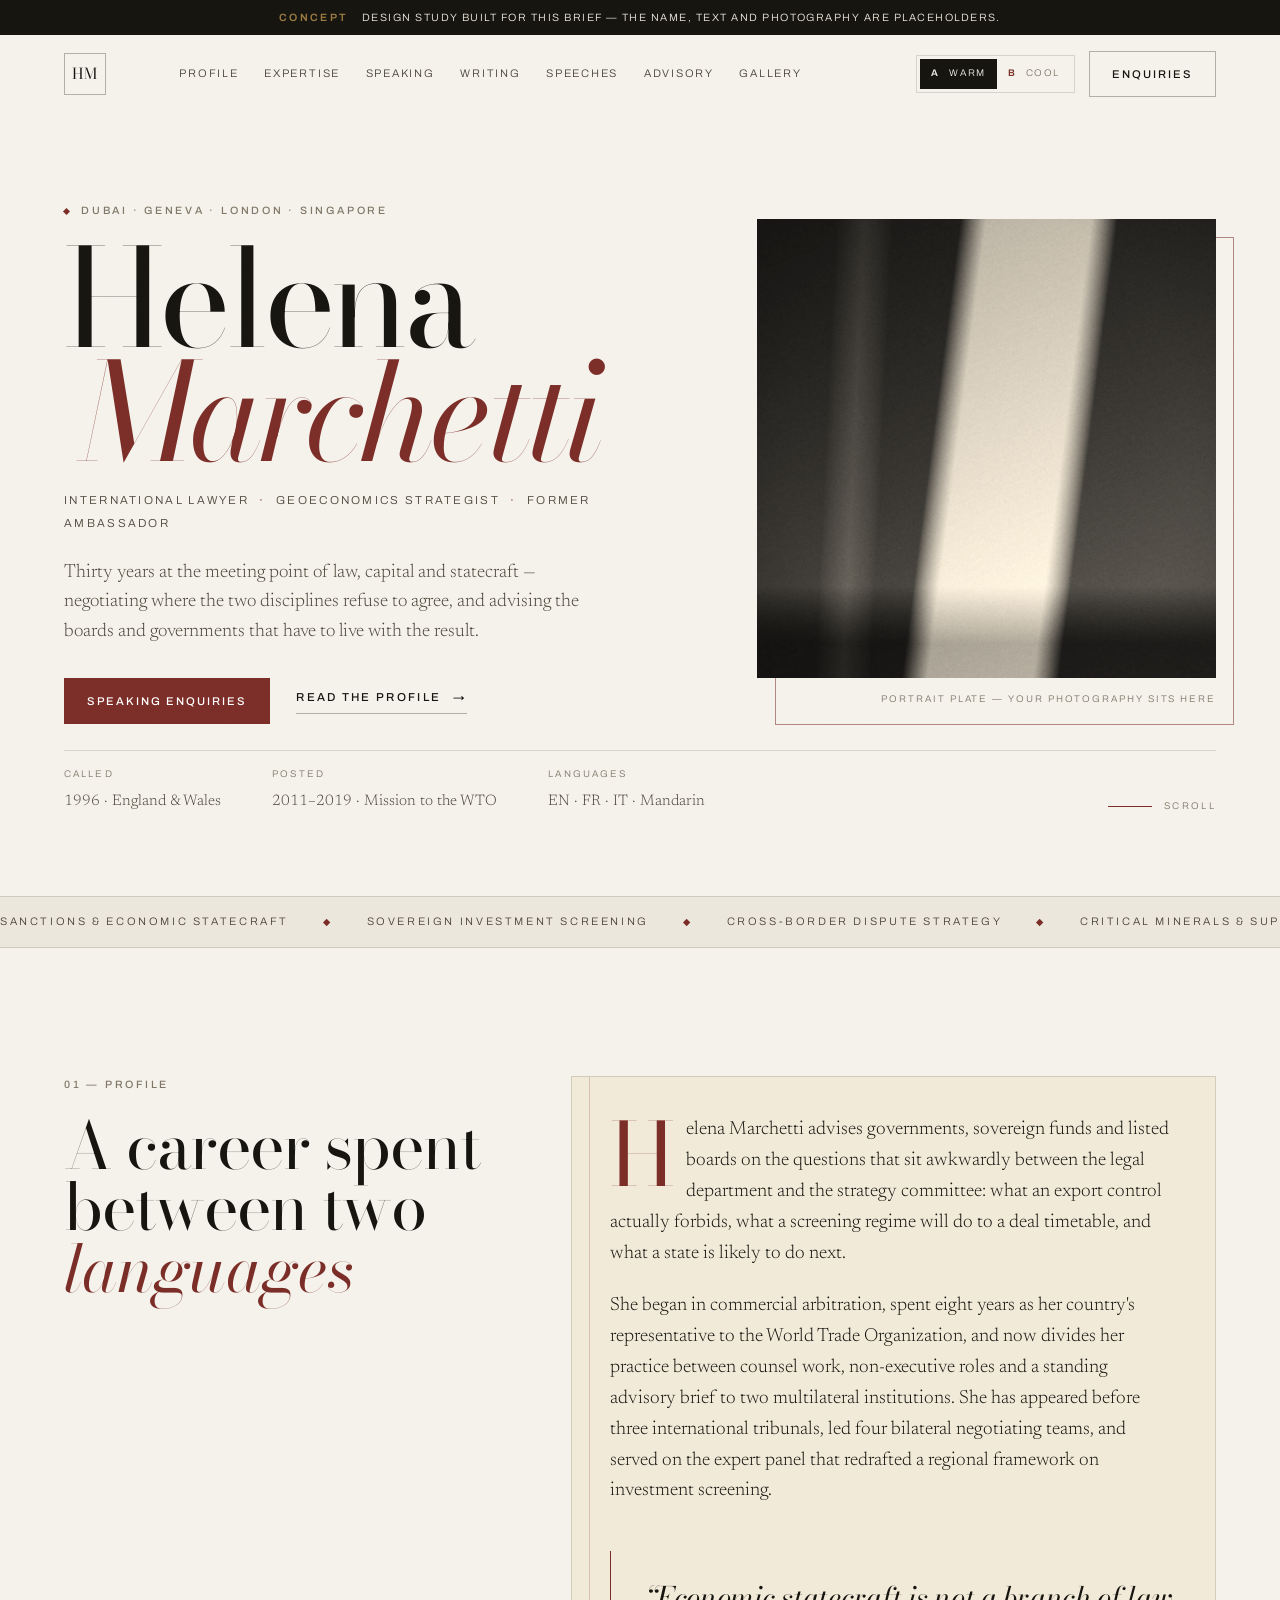
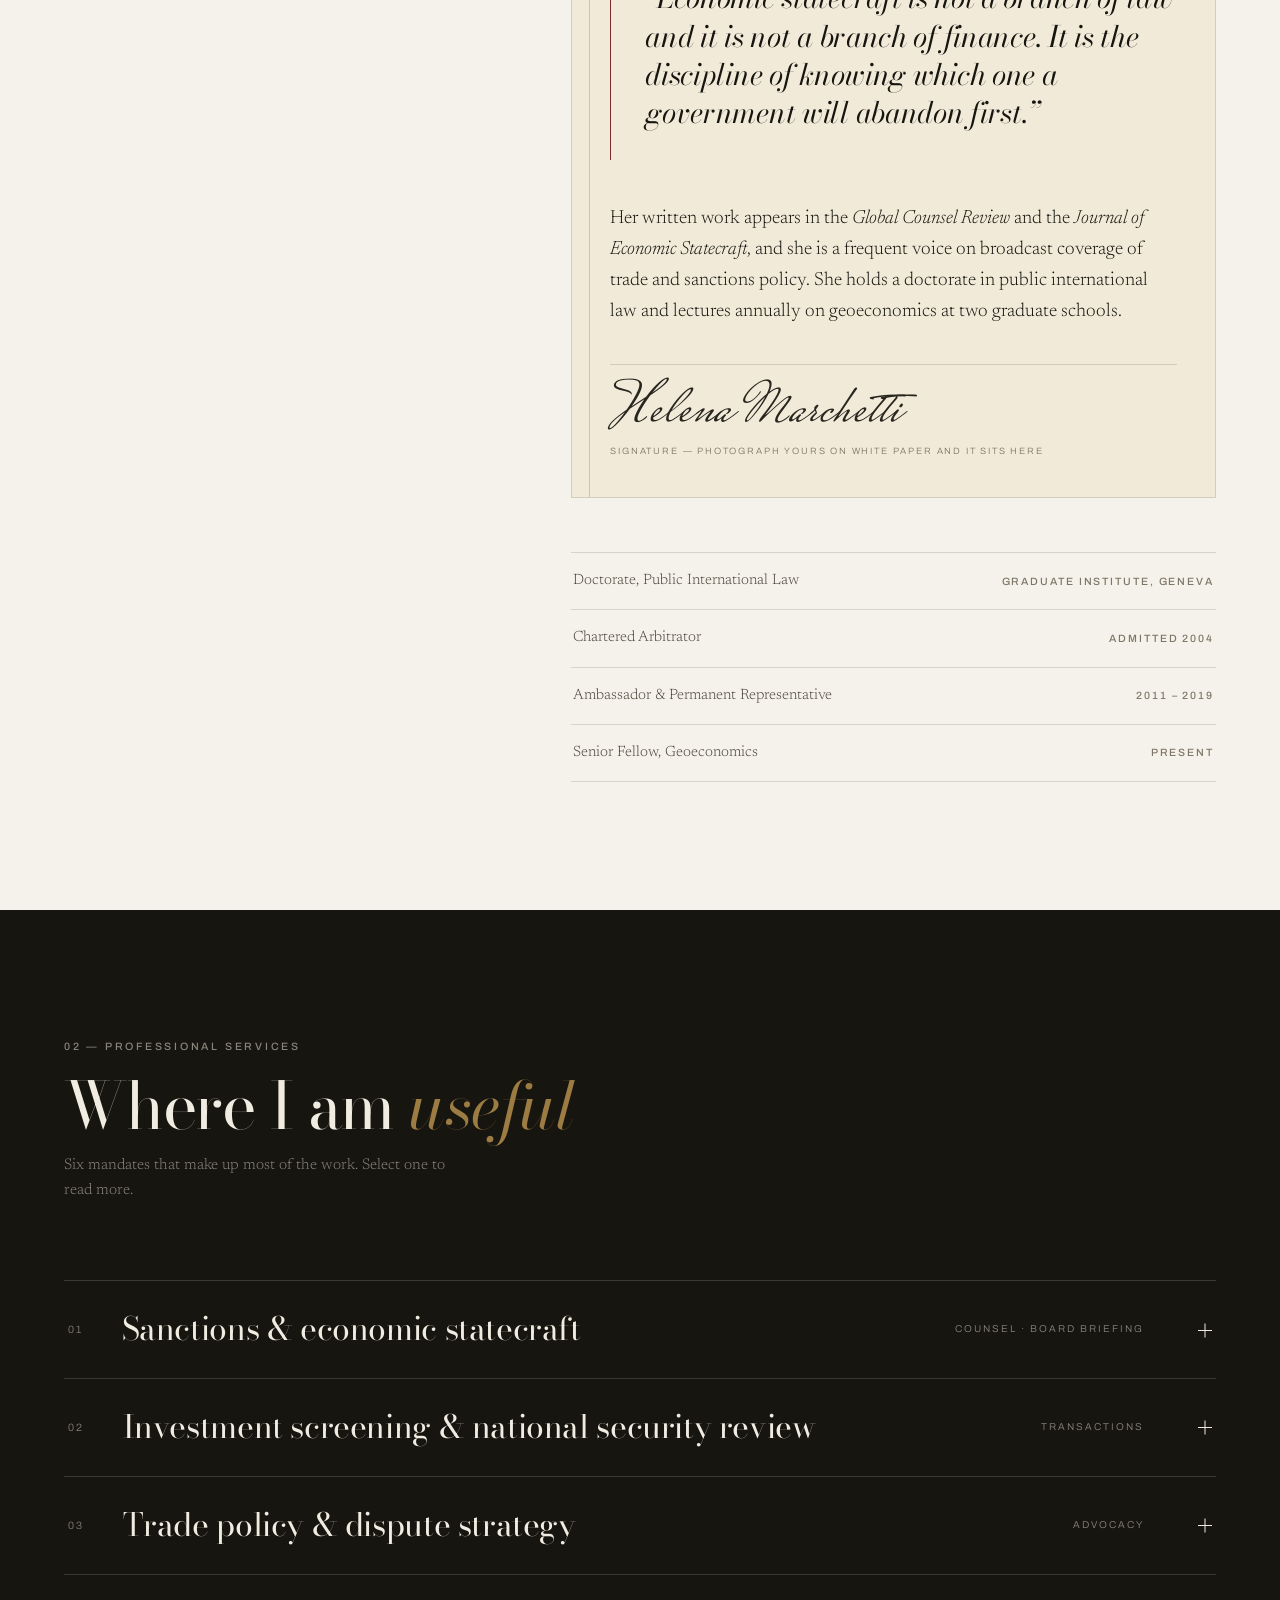
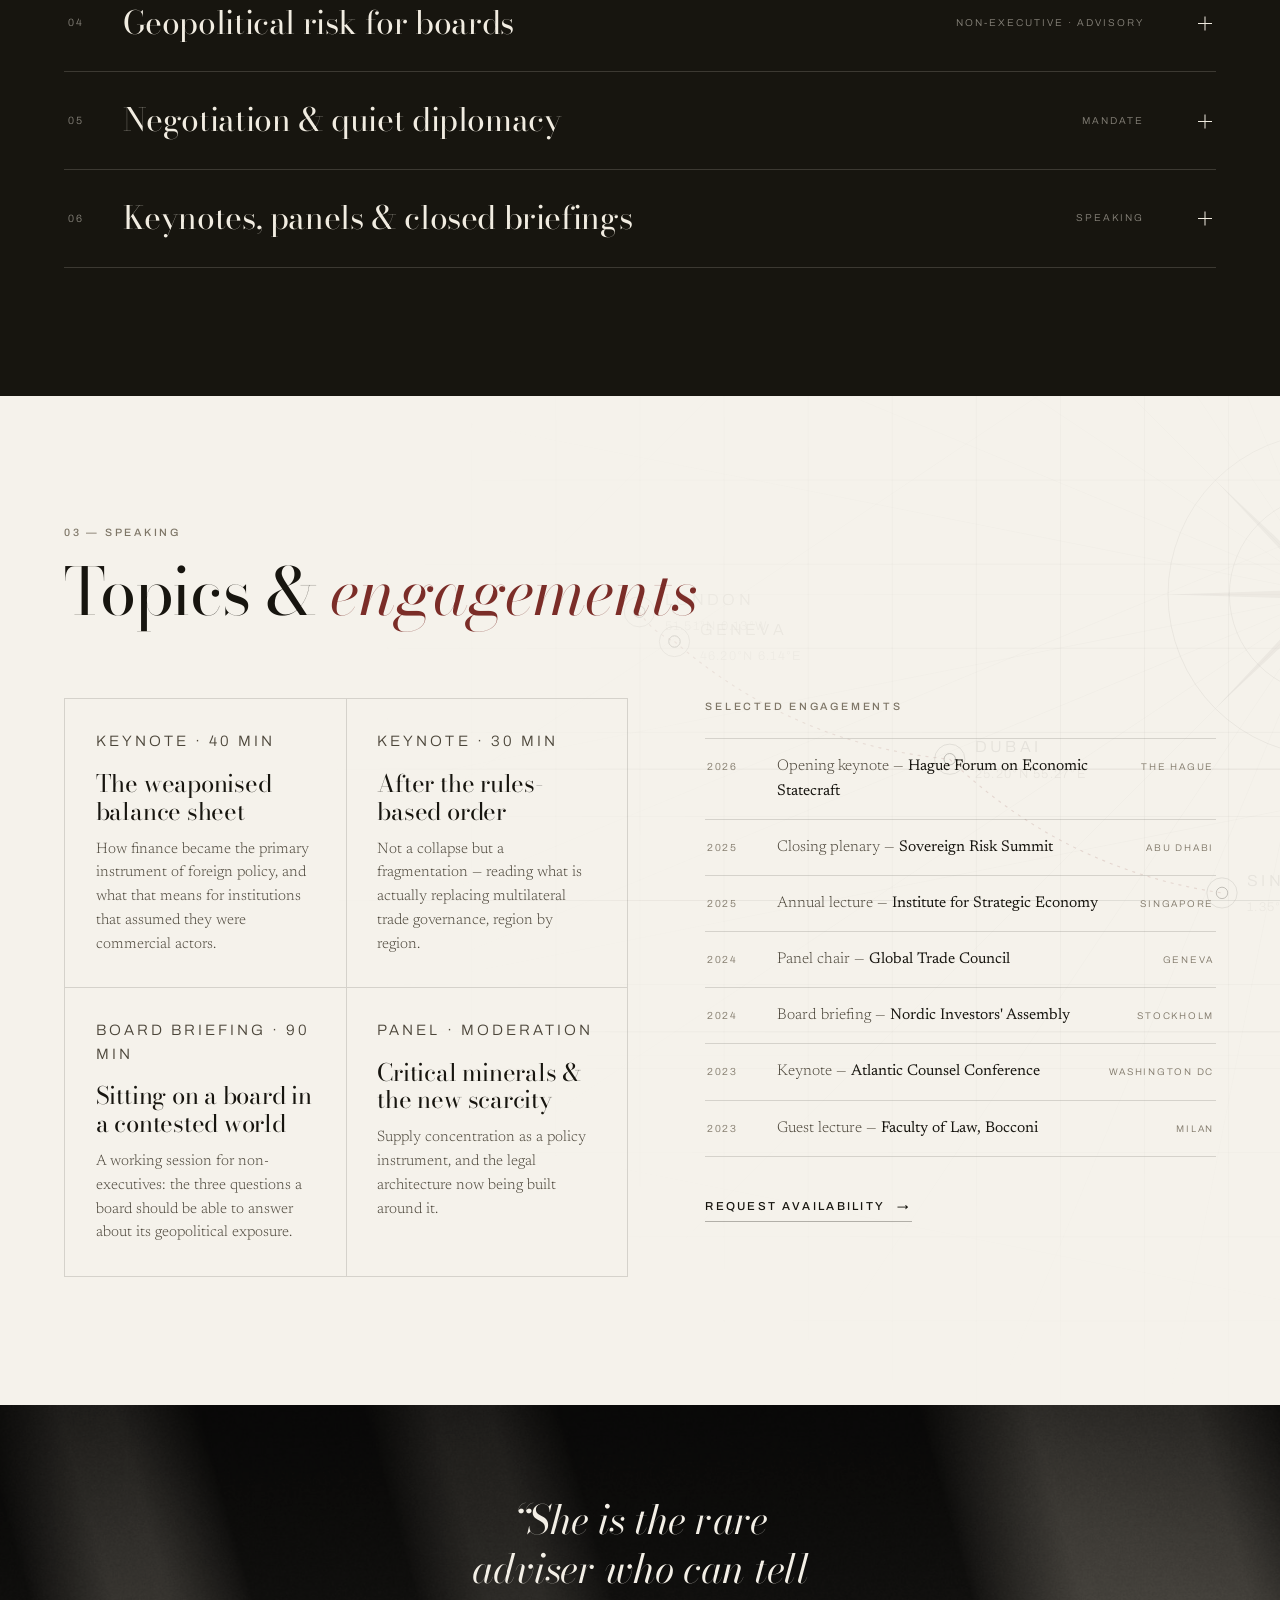
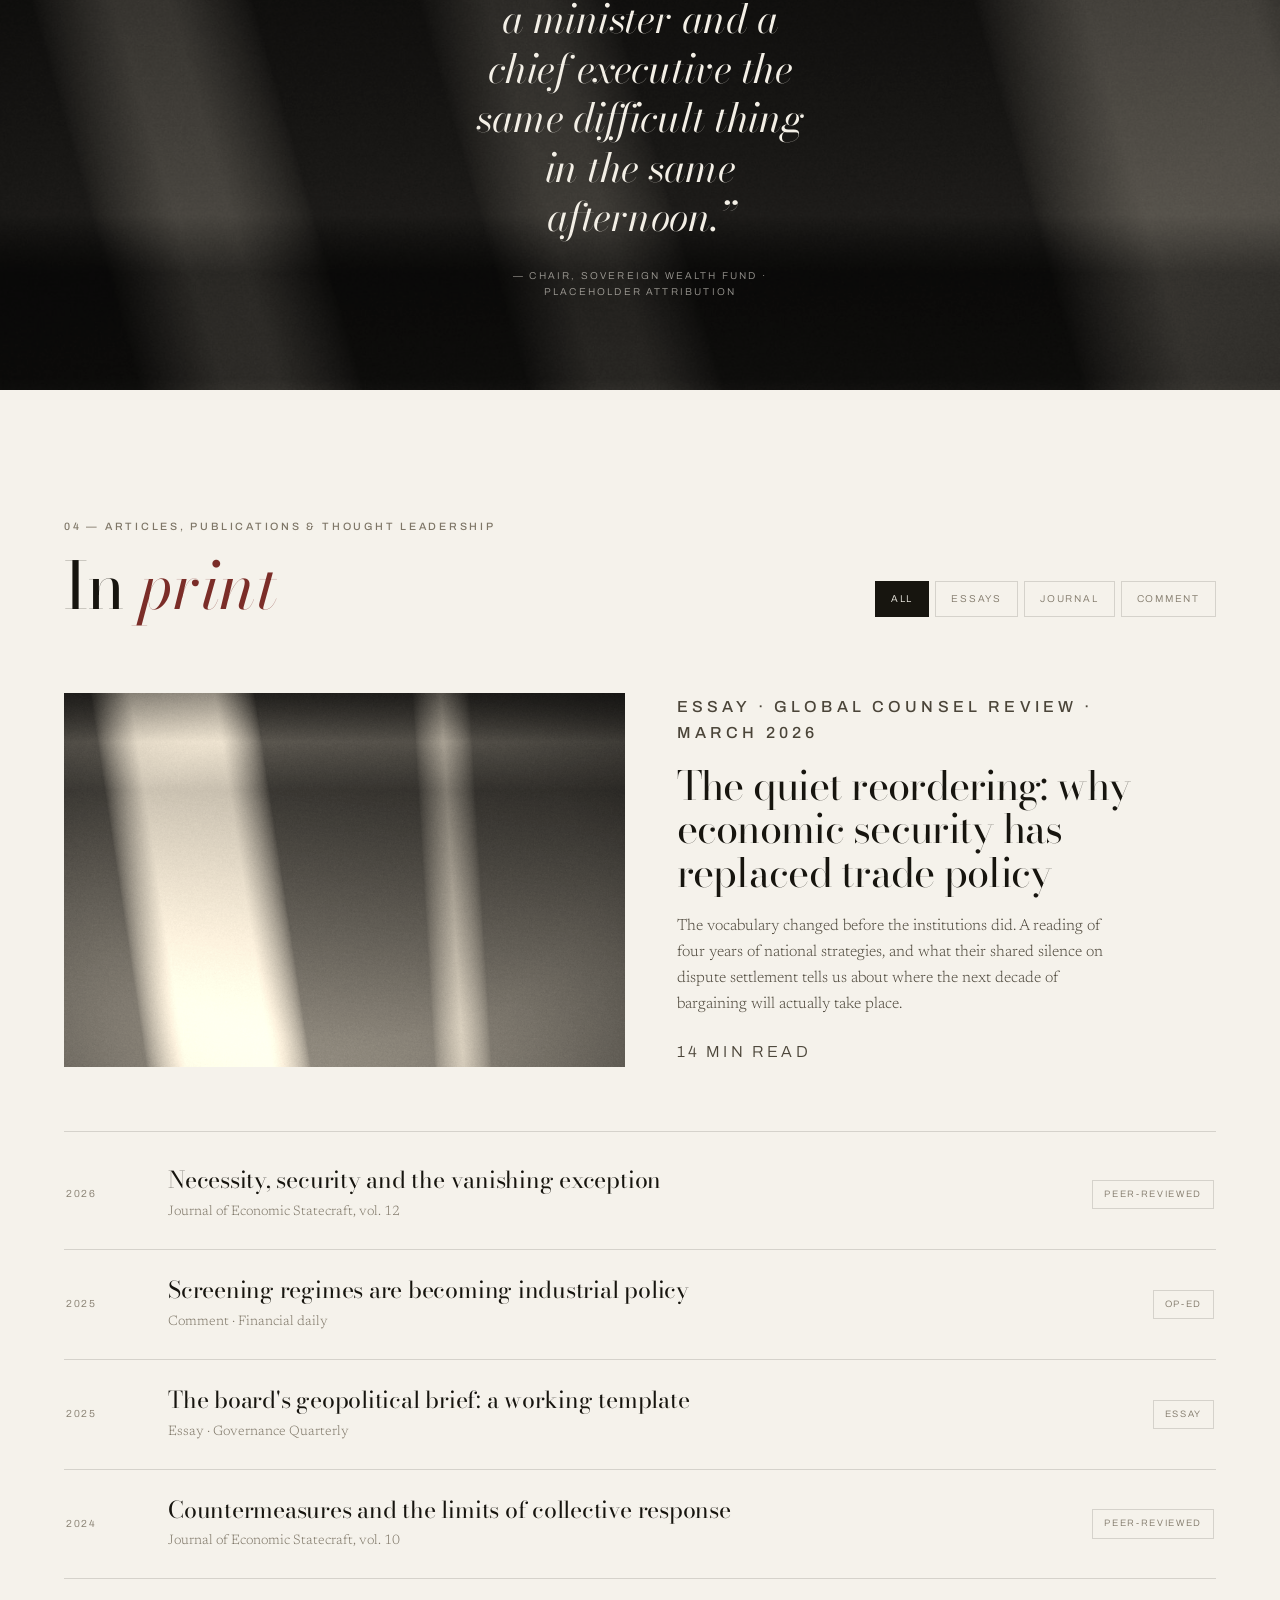
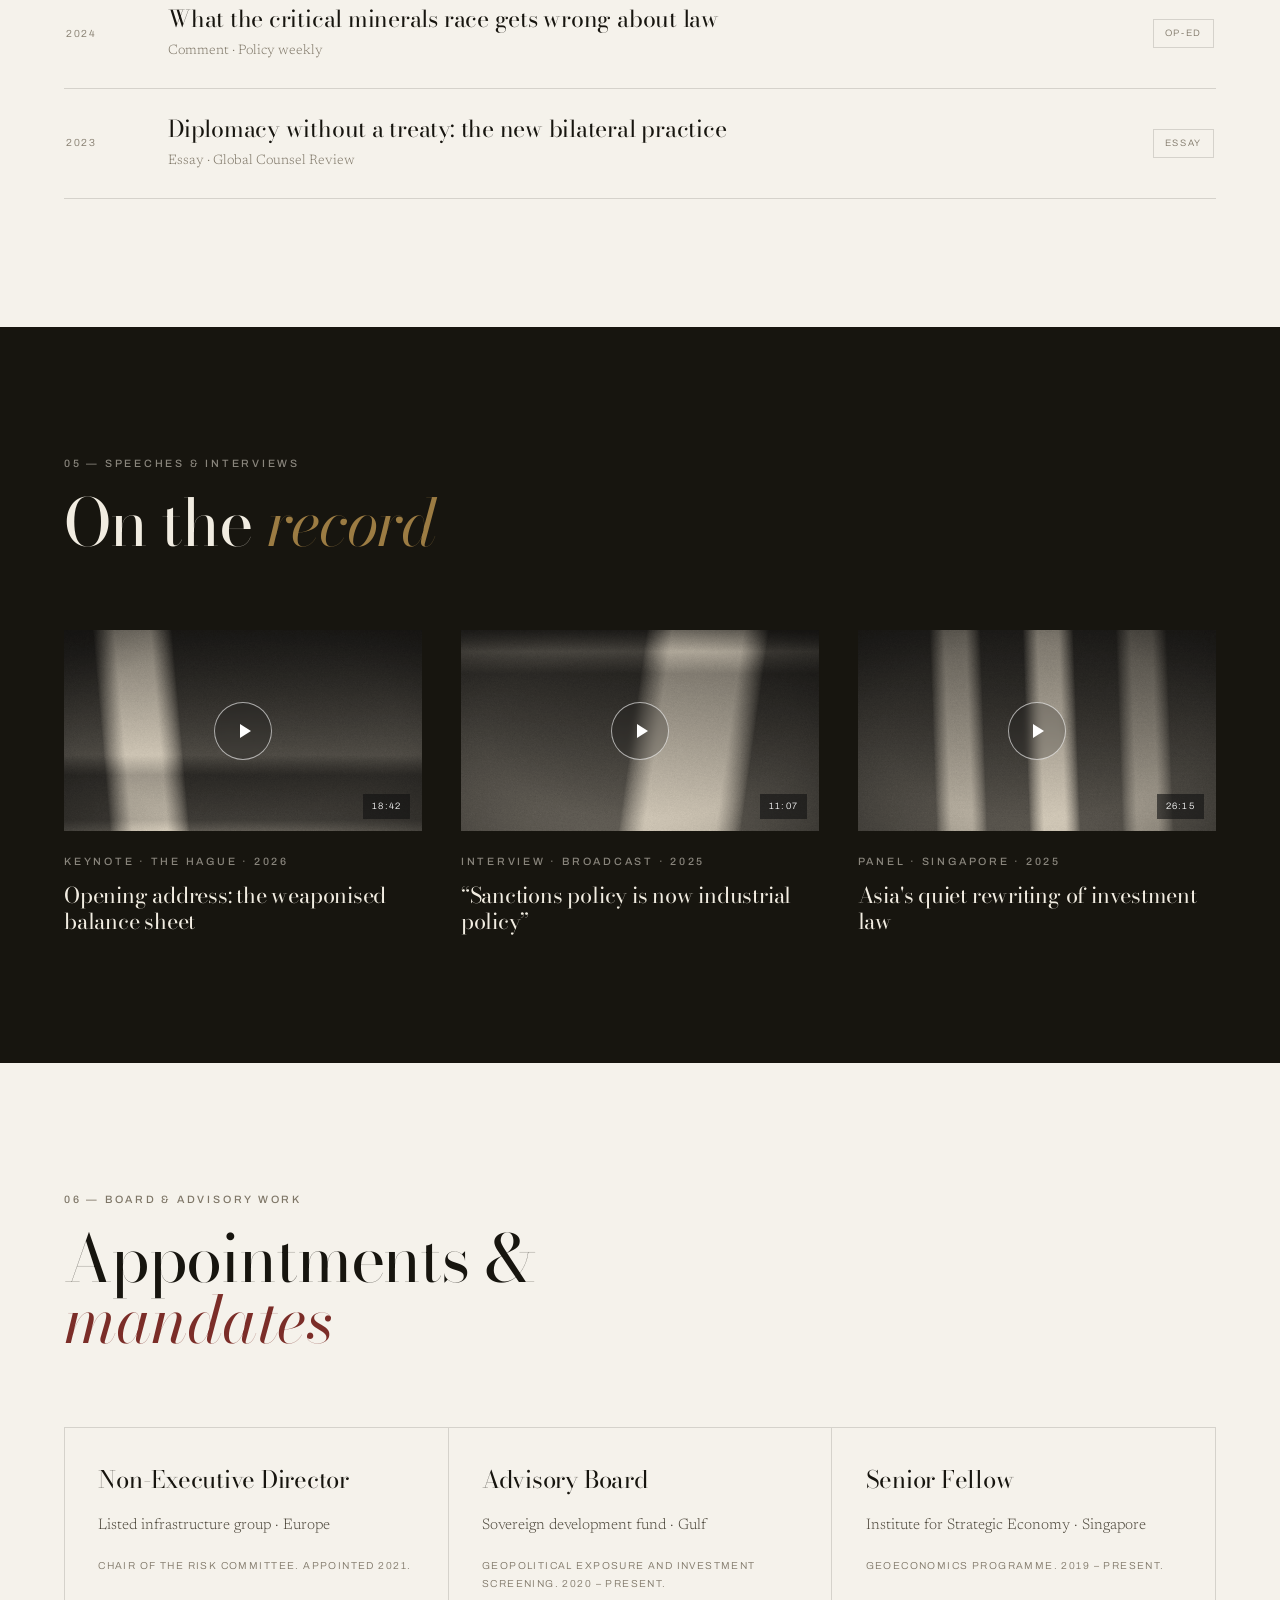
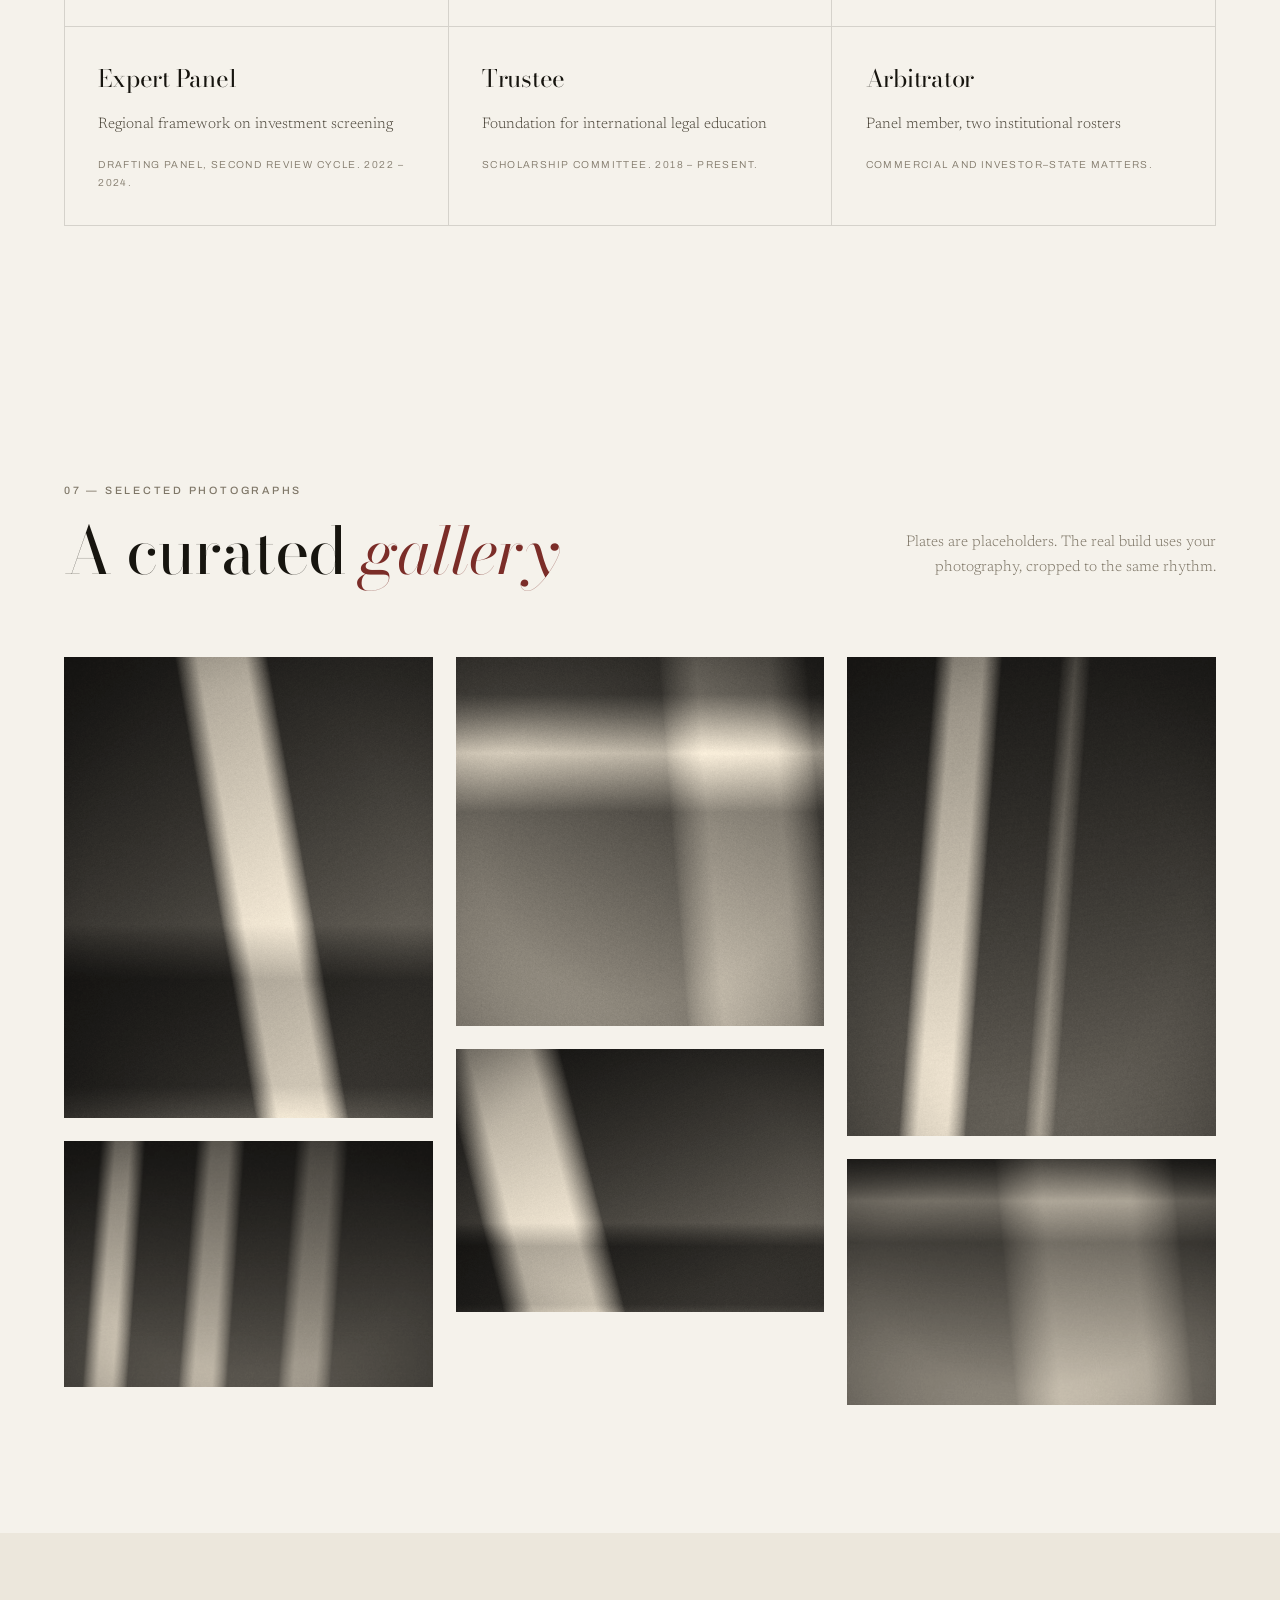
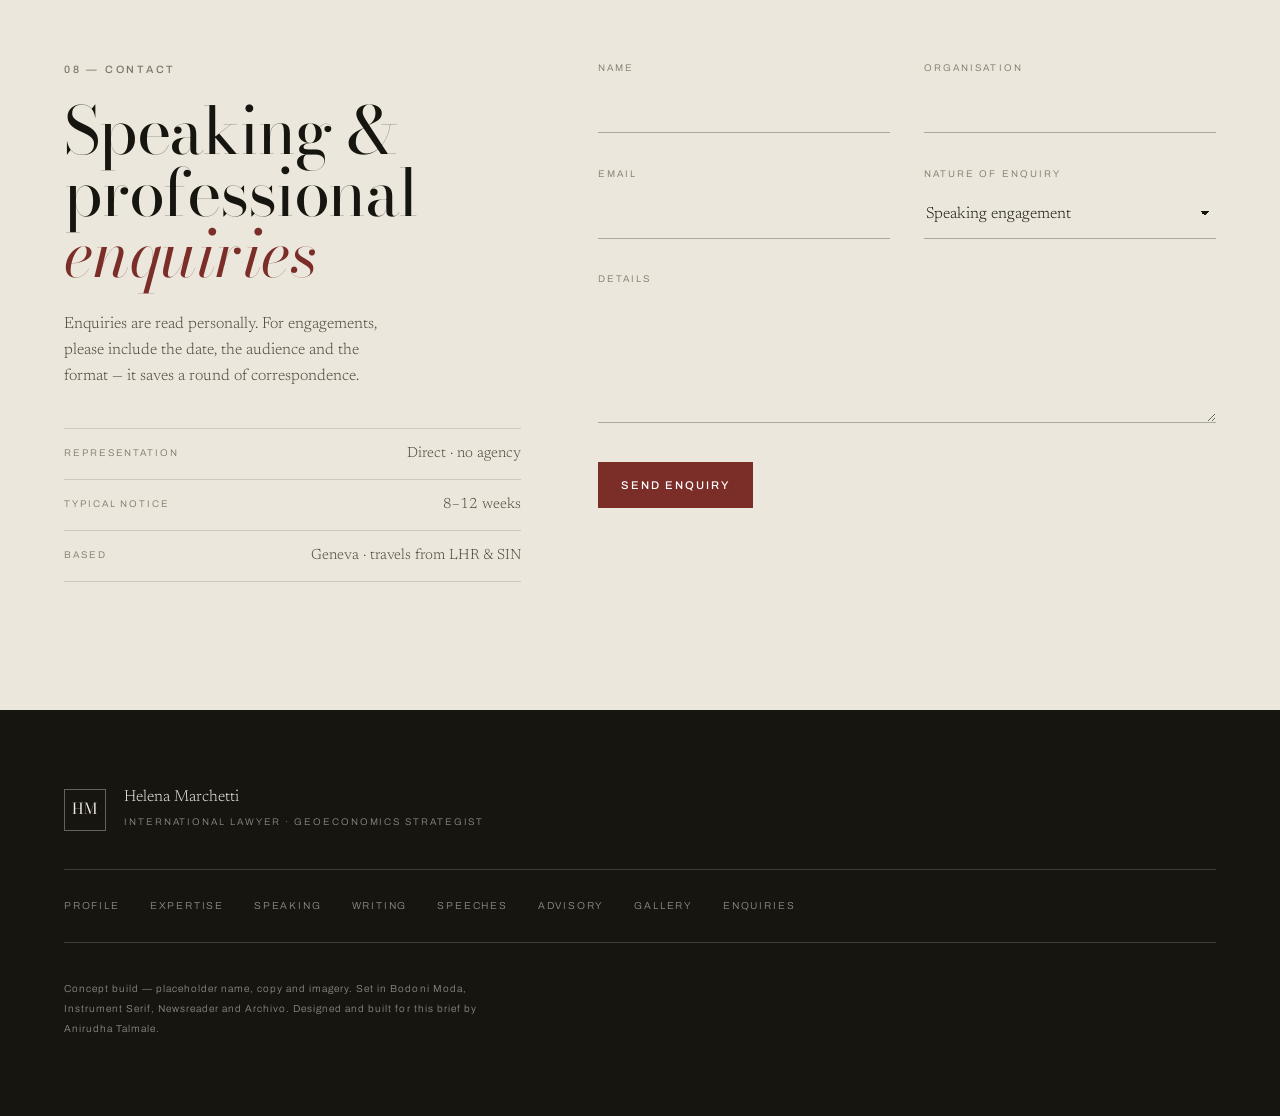
==== commit e37c27fe: "Add the navigator's chart and the letter treatment Client asked for a map (worked across Middle East" ====
--- a/index.html
+++ b/index.html
@@ -8,7 +8,7 @@
 <meta name="robots" content="noindex">
 <link rel="preconnect" href="https://fonts.googleapis.com">
 <link rel="preconnect" href="https://fonts.gstatic.com" crossorigin>
-<link href="https://fonts.googleapis.com/css2?family=Archivo:wght@400;500;600&family=Bodoni+Moda:ital,opsz,wght@0,6..96,400;0,6..96,500;1,6..96,400&family=Instrument+Serif:ital@0;1&family=Newsreader:ital,opsz,wght@0,6..72,200;0,6..72,300;0,6..72,400;1,6..72,300&display=swap" rel="stylesheet">
+<link href="https://fonts.googleapis.com/css2?family=Archivo:wght@400;500;600&family=Bodoni+Moda:ital,opsz,wght@0,6..96,400;0,6..96,500;1,6..96,400&family=Instrument+Serif:ital@0;1&family=Mrs+Saint+Delafield&family=Newsreader:ital,opsz,wght@0,6..72,200;0,6..72,300;0,6..72,400;1,6..72,300&display=swap" rel="stylesheet">
 <link rel="stylesheet" href="styles.css">
 <link rel="icon" href="data:image/svg+xml,<svg xmlns='http://www.w3.org/2000/svg' viewBox='0 0 100 100'><rect width='100' height='100' fill='%2316140f'/><text x='50' y='69' font-family='Georgia,serif' font-size='56' fill='%23f4f1ea' text-anchor='middle'>M</text></svg>">
 <script>document.documentElement.classList.add('js');
@@ -71,7 +71,7 @@
   <section class="hero">
     <div class="hero__inner">
       <div class="hero__text reveal">
-        <p class="eyebrow eyebrow--dot">Geneva · Singapore · London</p>
+        <p class="eyebrow eyebrow--dot">Dubai · Geneva · London · Singapore</p>
         <h1 class="hero__name">
           <span class="ln">Helena</span>
           <span class="ln"><em>Marchetti</em></span>
@@ -134,7 +134,7 @@
         </div>
 
         <div class="colset__body">
-          <div class="prose reveal">
+          <div class="prose letter reveal">
             <p class="dropcap">Helena Marchetti advises governments, sovereign funds and listed boards
             on the questions that sit awkwardly between the legal department and the strategy
             committee: what an export control actually forbids, what a screening regime will do to a
@@ -155,6 +155,11 @@
             <i>Journal of Economic Statecraft</i>, and she is a frequent voice on broadcast
             coverage of trade and sanctions policy. She holds a doctorate in public international
             law and lectures annually on geoeconomics at two graduate schools.</p>
+
+            <div class="signoff">
+              <span class="signoff__mark">Helena Marchetti</span>
+              <span class="signoff__note">Signature — photograph yours on white paper and it sits here</span>
+            </div>
           </div>
 
           <ul class="ledger reveal">
@@ -250,6 +255,169 @@
 
   <!-- ─────────────────────────────  SPEAKING  ───────────────────────────── -->
   <section class="section" id="speaking" data-rail="Speaking">
+    <div class="chart-wrap">
+<svg class="chart" viewBox="0 0 1200 600" preserveAspectRatio="xMidYMid slice" aria-hidden="true" focusable="false">
+<g class="chart__grid">
+<line x1="0.0" y1="0" x2="0.0" y2="600.0"/>
+<line x1="50.0" y1="0" x2="50.0" y2="600.0"/>
+<line x1="100.0" y1="0" x2="100.0" y2="600.0"/>
+<line x1="150.0" y1="0" x2="150.0" y2="600.0"/>
+<line x1="200.0" y1="0" x2="200.0" y2="600.0"/>
+<line x1="250.0" y1="0" x2="250.0" y2="600.0"/>
+<line x1="300.0" y1="0" x2="300.0" y2="600.0"/>
+<line x1="350.0" y1="0" x2="350.0" y2="600.0"/>
+<line x1="400.0" y1="0" x2="400.0" y2="600.0"/>
+<line x1="450.0" y1="0" x2="450.0" y2="600.0"/>
+<line x1="500.0" y1="0" x2="500.0" y2="600.0"/>
+<line x1="550.0" y1="0" x2="550.0" y2="600.0"/>
+<line x1="600.0" y1="0" x2="600.0" y2="600.0"/>
+<line x1="650.0" y1="0" x2="650.0" y2="600.0"/>
+<line x1="700.0" y1="0" x2="700.0" y2="600.0"/>
+<line x1="750.0" y1="0" x2="750.0" y2="600.0"/>
+<line x1="800.0" y1="0" x2="800.0" y2="600.0"/>
+<line x1="850.0" y1="0" x2="850.0" y2="600.0"/>
+<line x1="900.0" y1="0" x2="900.0" y2="600.0"/>
+<line x1="950.0" y1="0" x2="950.0" y2="600.0"/>
+<line x1="1000.0" y1="0" x2="1000.0" y2="600.0"/>
+<line x1="1050.0" y1="0" x2="1050.0" y2="600.0"/>
+<line x1="1100.0" y1="0" x2="1100.0" y2="600.0"/>
+<line x1="1150.0" y1="0" x2="1150.0" y2="600.0"/>
+<line x1="1200.0" y1="0" x2="1200.0" y2="600.0"/>
+<line x1="0" y1="600.0" x2="1200.0" y2="600.0"/>
+<line x1="0" y1="550.0" x2="1200.0" y2="550.0"/>
+<line x1="0" y1="500.0" x2="1200.0" y2="500.0"/>
+<line x1="0" y1="450.0" x2="1200.0" y2="450.0"/>
+<line x1="0" y1="400.0" x2="1200.0" y2="400.0"/>
+<line x1="0" y1="350.0" x2="1200.0" y2="350.0"/>
+<line x1="0" y1="300.0" x2="1200.0" y2="300.0"/>
+<line x1="0" y1="250.0" x2="1200.0" y2="250.0"/>
+<line x1="0" y1="200.0" x2="1200.0" y2="200.0"/>
+<line x1="0" y1="150.0" x2="1200.0" y2="150.0"/>
+<line x1="0" y1="100.0" x2="1200.0" y2="100.0"/>
+<line x1="0" y1="50.0" x2="1200.0" y2="50.0"/>
+<line x1="0" y1="0.0" x2="1200.0" y2="0.0"/>
+</g>
+<g class="chart__ref">
+<line x1="0" y1="221.9" x2="1200.0" y2="221.9"/>
+<line x1="0" y1="300.0" x2="1200.0" y2="300.0"/>
+<line x1="0" y1="378.1" x2="1200.0" y2="378.1"/>
+</g>
+<g class="chart__rhumb">
+<line x1="250.0" y1="392.0" x2="1450.0" y2="392.0"/>
+<line x1="250.0" y1="392.0" x2="1426.9" y2="626.1"/>
+<line x1="250.0" y1="392.0" x2="1358.7" y2="851.2"/>
+<line x1="250.0" y1="392.0" x2="1247.8" y2="1058.7"/>
+<line x1="250.0" y1="392.0" x2="1098.5" y2="1240.5"/>
+<line x1="250.0" y1="392.0" x2="916.7" y2="1389.8"/>
+<line x1="250.0" y1="392.0" x2="709.2" y2="1500.7"/>
+<line x1="250.0" y1="392.0" x2="484.1" y2="1568.9"/>
+<line x1="250.0" y1="392.0" x2="250.0" y2="1592.0"/>
+<line x1="250.0" y1="392.0" x2="15.9" y2="1568.9"/>
+<line x1="250.0" y1="392.0" x2="-209.2" y2="1500.7"/>
+<line x1="250.0" y1="392.0" x2="-416.7" y2="1389.8"/>
+<line x1="250.0" y1="392.0" x2="-598.5" y2="1240.5"/>
+<line x1="250.0" y1="392.0" x2="-747.8" y2="1058.7"/>
+<line x1="250.0" y1="392.0" x2="-858.7" y2="851.2"/>
+<line x1="250.0" y1="392.0" x2="-926.9" y2="626.1"/>
+<line x1="250.0" y1="392.0" x2="-950.0" y2="392.0"/>
+<line x1="250.0" y1="392.0" x2="-926.9" y2="157.9"/>
+<line x1="250.0" y1="392.0" x2="-858.7" y2="-67.2"/>
+<line x1="250.0" y1="392.0" x2="-747.8" y2="-274.7"/>
+<line x1="250.0" y1="392.0" x2="-598.5" y2="-456.5"/>
+<line x1="250.0" y1="392.0" x2="-416.7" y2="-605.8"/>
+<line x1="250.0" y1="392.0" x2="-209.2" y2="-716.7"/>
+<line x1="250.0" y1="392.0" x2="15.9" y2="-784.9"/>
+<line x1="250.0" y1="392.0" x2="250.0" y2="-808.0"/>
+<line x1="250.0" y1="392.0" x2="484.1" y2="-784.9"/>
+<line x1="250.0" y1="392.0" x2="709.2" y2="-716.7"/>
+<line x1="250.0" y1="392.0" x2="916.7" y2="-605.8"/>
+<line x1="250.0" y1="392.0" x2="1098.5" y2="-456.5"/>
+<line x1="250.0" y1="392.0" x2="1247.8" y2="-274.7"/>
+<line x1="250.0" y1="392.0" x2="1358.7" y2="-67.2"/>
+<line x1="250.0" y1="392.0" x2="1426.9" y2="157.9"/>
+<line x1="1010.0" y1="118.0" x2="2210.0" y2="118.0"/>
+<line x1="1010.0" y1="118.0" x2="2186.9" y2="352.1"/>
+<line x1="1010.0" y1="118.0" x2="2118.7" y2="577.2"/>
+<line x1="1010.0" y1="118.0" x2="2007.8" y2="784.7"/>
+<line x1="1010.0" y1="118.0" x2="1858.5" y2="966.5"/>
+<line x1="1010.0" y1="118.0" x2="1676.7" y2="1115.8"/>
+<line x1="1010.0" y1="118.0" x2="1469.2" y2="1226.7"/>
+<line x1="1010.0" y1="118.0" x2="1244.1" y2="1294.9"/>
+<line x1="1010.0" y1="118.0" x2="1010.0" y2="1318.0"/>
+<line x1="1010.0" y1="118.0" x2="775.9" y2="1294.9"/>
+<line x1="1010.0" y1="118.0" x2="550.8" y2="1226.7"/>
+<line x1="1010.0" y1="118.0" x2="343.3" y2="1115.8"/>
+<line x1="1010.0" y1="118.0" x2="161.5" y2="966.5"/>
+<line x1="1010.0" y1="118.0" x2="12.2" y2="784.7"/>
+<line x1="1010.0" y1="118.0" x2="-98.7" y2="577.2"/>
+<line x1="1010.0" y1="118.0" x2="-166.9" y2="352.1"/>
+<line x1="1010.0" y1="118.0" x2="-190.0" y2="118.0"/>
+<line x1="1010.0" y1="118.0" x2="-166.9" y2="-116.1"/>
+<line x1="1010.0" y1="118.0" x2="-98.7" y2="-341.2"/>
+<line x1="1010.0" y1="118.0" x2="12.2" y2="-548.7"/>
+<line x1="1010.0" y1="118.0" x2="161.5" y2="-730.5"/>
+<line x1="1010.0" y1="118.0" x2="343.3" y2="-879.8"/>
+<line x1="1010.0" y1="118.0" x2="550.8" y2="-990.7"/>
+<line x1="1010.0" y1="118.0" x2="775.9" y2="-1058.9"/>
+<line x1="1010.0" y1="118.0" x2="1010.0" y2="-1082.0"/>
+<line x1="1010.0" y1="118.0" x2="1244.1" y2="-1058.9"/>
+<line x1="1010.0" y1="118.0" x2="1469.2" y2="-990.7"/>
+<line x1="1010.0" y1="118.0" x2="1676.7" y2="-879.8"/>
+<line x1="1010.0" y1="118.0" x2="1858.5" y2="-730.5"/>
+<line x1="1010.0" y1="118.0" x2="2007.8" y2="-548.7"/>
+<line x1="1010.0" y1="118.0" x2="2118.7" y2="-341.2"/>
+<line x1="1010.0" y1="118.0" x2="2186.9" y2="-116.1"/>
+</g>
+<g class="chart__rose">
+<circle cx="250.0" cy="392.0" r="150.0"/>
+<circle cx="250.0" cy="392.0" r="93.0"/>
+<circle cx="250.0" cy="392.0" r="33.0"/>
+<polygon points="250.0,242.0 253.9,362.3 246.1,362.3"/>
+<polygon points="356.1,285.9 273.8,373.7 268.3,368.2"/>
+<polygon points="400.0,392.0 279.7,395.9 279.7,388.1"/>
+<polygon points="356.1,498.1 268.3,415.8 273.8,410.3"/>
+<polygon points="250.0,542.0 246.1,421.7 253.9,421.7"/>
+<polygon points="143.9,498.1 226.2,410.3 231.7,415.8"/>
+<polygon points="100.0,392.0 220.3,388.1 220.3,395.9"/>
+<polygon points="143.9,285.9 231.7,368.2 226.2,373.7"/>
+<circle cx="1010.0" cy="118.0" r="96.0"/>
+<circle cx="1010.0" cy="118.0" r="59.5"/>
+<circle cx="1010.0" cy="118.0" r="21.1"/>
+<polygon points="1010.0,22.0 1012.5,99.0 1007.5,99.0"/>
+<polygon points="1077.9,50.1 1025.2,106.3 1021.7,102.8"/>
+<polygon points="1106.0,118.0 1029.0,120.5 1029.0,115.5"/>
+<polygon points="1077.9,185.9 1021.7,133.2 1025.2,129.7"/>
+<polygon points="1010.0,214.0 1007.5,137.0 1012.5,137.0"/>
+<polygon points="942.1,185.9 994.8,129.7 998.3,133.2"/>
+<polygon points="914.0,118.0 991.0,115.5 991.0,120.5"/>
+<polygon points="942.1,50.1 998.3,102.8 994.8,106.3"/>
+</g>
+<g class="chart__route">
+<path d="M599.6 128.3 Q607.2 140.5 620.5 146.0"/>
+<path d="M620.5 146.0 Q691.2 207.2 784.2 216.0"/>
+<path d="M784.2 216.0 Q852.4 281.6 946.1 295.5"/>
+</g>
+<g class="chart__city">
+<circle cx="599.6" cy="128.3" r="9" class="chart__halo"/>
+<circle cx="599.6" cy="128.3" r="3.4" class="chart__dot"/>
+<text x="614.6" y="124.3" class="chart__name">LONDON</text>
+<text x="614.6" y="139.3" class="chart__coord">51.51&#176;N 0.13&#176;W</text>
+<circle cx="620.5" cy="146.0" r="9" class="chart__halo"/>
+<circle cx="620.5" cy="146.0" r="3.4" class="chart__dot"/>
+<text x="635.5" y="142.0" class="chart__name">GENEVA</text>
+<text x="635.5" y="157.0" class="chart__coord">46.20&#176;N 6.14&#176;E</text>
+<circle cx="784.2" cy="216.0" r="9" class="chart__halo"/>
+<circle cx="784.2" cy="216.0" r="3.4" class="chart__dot"/>
+<text x="799.2" y="212.0" class="chart__name">DUBAI</text>
+<text x="799.2" y="227.0" class="chart__coord">25.20&#176;N 55.27&#176;E</text>
+<circle cx="946.1" cy="295.5" r="9" class="chart__halo"/>
+<circle cx="946.1" cy="295.5" r="3.4" class="chart__dot"/>
+<text x="961.1" y="291.5" class="chart__name">SINGAPORE</text>
+<text x="961.1" y="306.5" class="chart__coord">1.35&#176;N 103.82&#176;E</text>
+</g>
+</svg>
+    </div>
+
     <div class="wrap">
       <header class="section__head">
         <p class="eyebrow">03 — Speaking</p>
--- a/styles.css
+++ b/styles.css
@@ -34,6 +34,7 @@
   --accent:#7B2D28; --accent-2:#9C7C43;
   --plate:sepia(.42) contrast(1.02) brightness(1.14) saturate(.8);
   --grain:.045;
+  --paper:#F1EAD9;
 }
 
 /* Direction B — cool architectural */
@@ -46,6 +47,7 @@
   --accent:#9FB6BF; --accent-2:#C2A97A;
   --plate:grayscale(1) contrast(1.14) brightness(.92);
   --grain:.06;
+  --paper:#15191C;
 }
 [data-direction="chancellery"] .hero__name{letter-spacing:-.005em;font-weight:400}
 [data-direction="chancellery"] .section__title{letter-spacing:-.005em}
@@ -274,6 +276,55 @@
 .ledger span{color:var(--ink-2)}
 .ledger b{font-family:var(--ff-ui);font-size:.66rem;letter-spacing:.18em;text-transform:uppercase;
   font-weight:500;color:var(--muted);white-space:nowrap;align-self:center}
+
+/* ---------- the letter (profile intro) ---------- */
+.letter{
+  position:relative;background:var(--paper);
+  border:1px solid var(--rule);
+  padding:clamp(26px,3vw,44px) clamp(24px,3vw,48px);
+  transition:background-color .7s var(--ease);
+}
+.letter::before{                      /* the ruled margin of a sheet of writing paper */
+  content:"";position:absolute;left:clamp(11px,1.3vw,20px);top:0;bottom:0;width:1px;
+  background:var(--accent);opacity:.22;
+}
+.signoff{margin-top:36px;padding-top:24px;border-top:1px solid var(--rule);
+  display:flex;flex-direction:column;gap:6px}
+.signoff__mark{
+  font-family:'Mrs Saint Delafield',cursive;font-size:clamp(2.6rem,5.4vw,3.6rem);
+  line-height:.86;color:var(--ink);opacity:.92;
+}
+.signoff__note{font-family:var(--ff-ui);font-size:.57rem;letter-spacing:.2em;
+  text-transform:uppercase;color:var(--muted)}
+
+/* ---------- navigator's chart (behind Speaking) ---------- */
+#speaking{overflow:hidden}
+#speaking .wrap{position:relative;z-index:1}
+/* it has to be felt, not read — anything legible here competes with the engagements list */
+.chart-wrap{
+  position:absolute;inset:0;z-index:0;pointer-events:none;overflow:hidden;opacity:.5;
+  -webkit-mask-image:radial-gradient(90% 105% at 88% 34%,#000 6%,transparent 72%);
+  mask-image:radial-gradient(90% 105% at 88% 34%,#000 6%,transparent 72%);
+}
+.chart{width:100%;height:100%;display:block;color:var(--ink)}
+.chart line,.chart circle,.chart path,.chart polygon{fill:none;stroke:currentColor;
+  vector-effect:non-scaling-stroke}
+.chart text{stroke:none;fill:currentColor}
+.chart__grid line{stroke-width:.6;opacity:.11}
+.chart__ref line{stroke-width:.9;opacity:.17}
+.chart__rhumb line{stroke-width:.5;opacity:.07}
+.chart__rose circle{stroke-width:.7;opacity:.15}
+.chart__rose polygon{fill:currentColor;stroke:none;opacity:.09}
+.chart__route path{stroke:var(--accent);stroke-width:1.1;opacity:.3;stroke-dasharray:3 5}
+.chart__halo{stroke:var(--accent);stroke-width:.8;opacity:.26}
+.chart__dot{fill:var(--accent);stroke:none;opacity:.55}
+.chart__name{font-family:var(--ff-ui);font-size:9.5px;letter-spacing:.2em;opacity:.15}
+.chart__coord{font-family:var(--ff-ui);font-size:7.5px;letter-spacing:.1em;opacity:.1}
+@media (max-width:760px){
+  .chart-wrap{-webkit-mask-image:radial-gradient(150% 70% at 55% 30%,#000 10%,transparent 72%);
+    mask-image:radial-gradient(150% 70% at 55% 30%,#000 10%,transparent 72%)}
+  .chart__name,.chart__coord{display:none}
+}
 
 /* ---------- expertise index ---------- */
 .index{border-top:1px solid var(--rule)}
